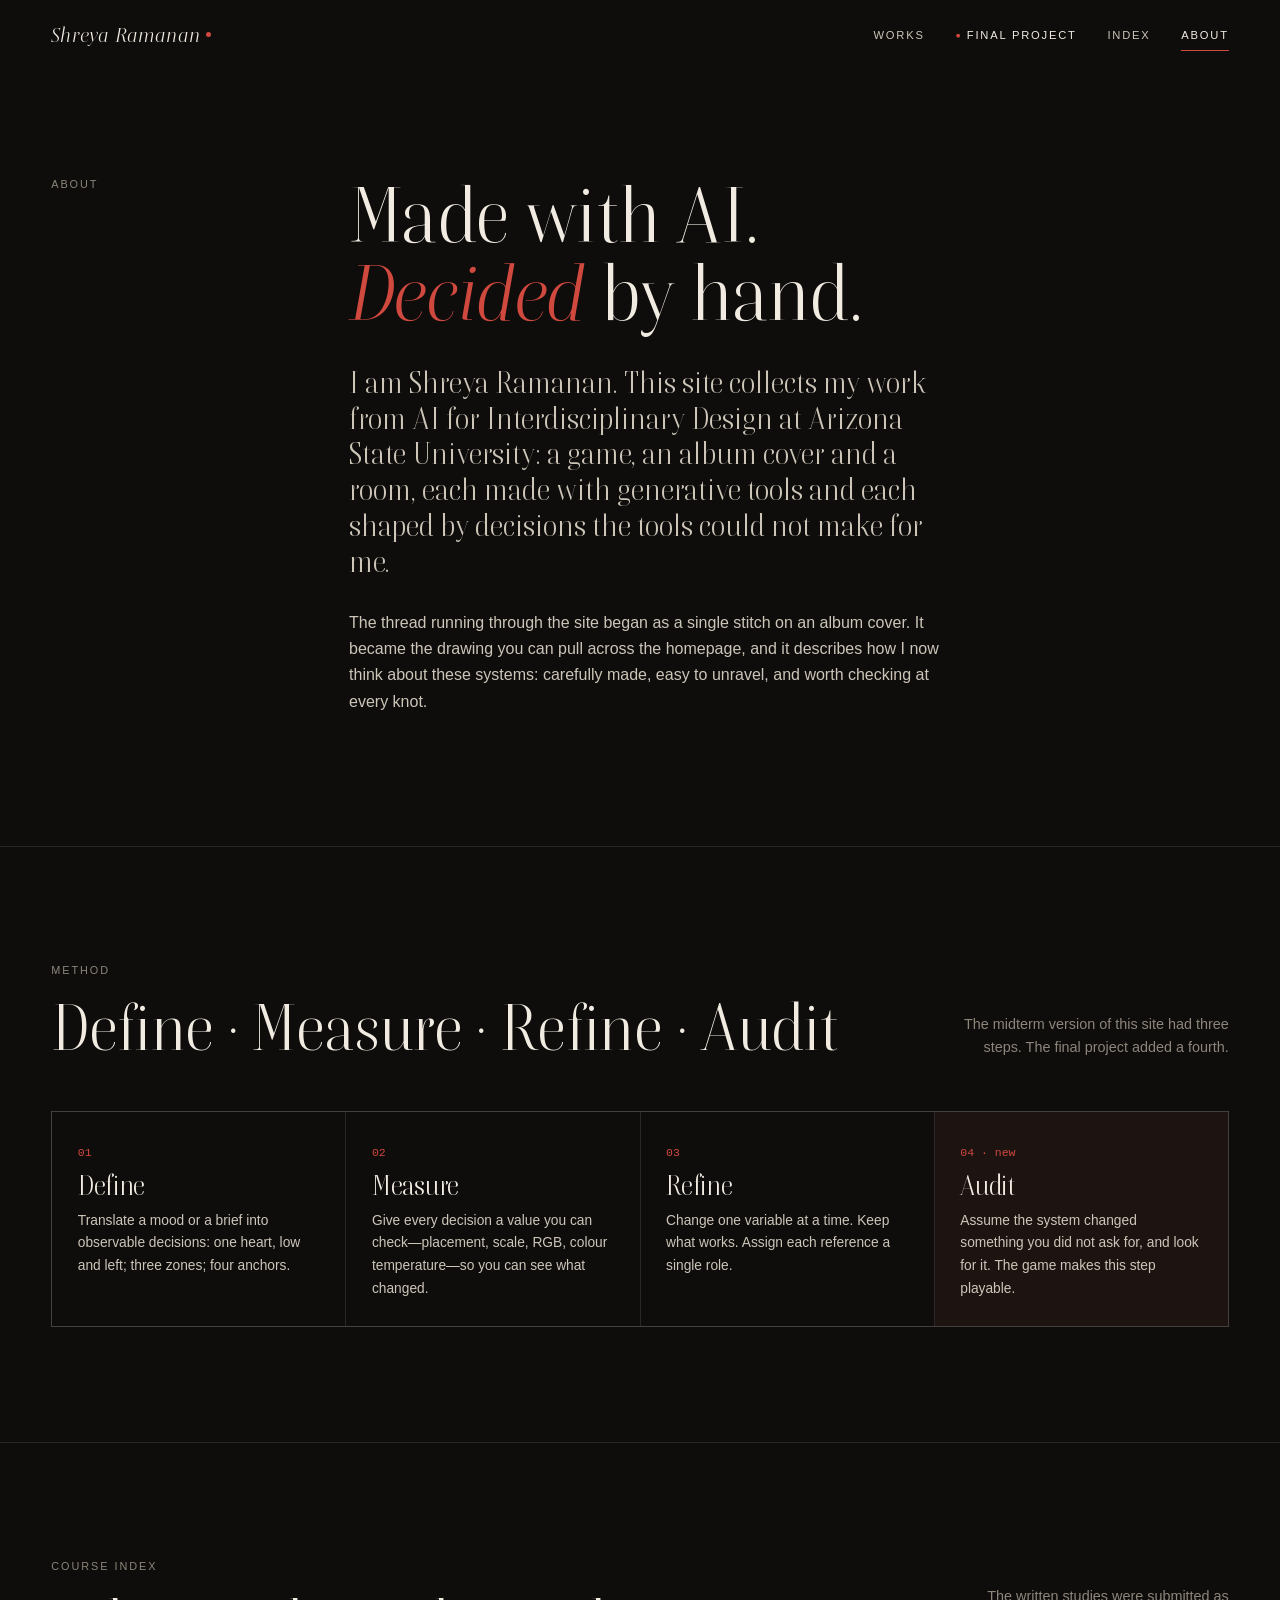
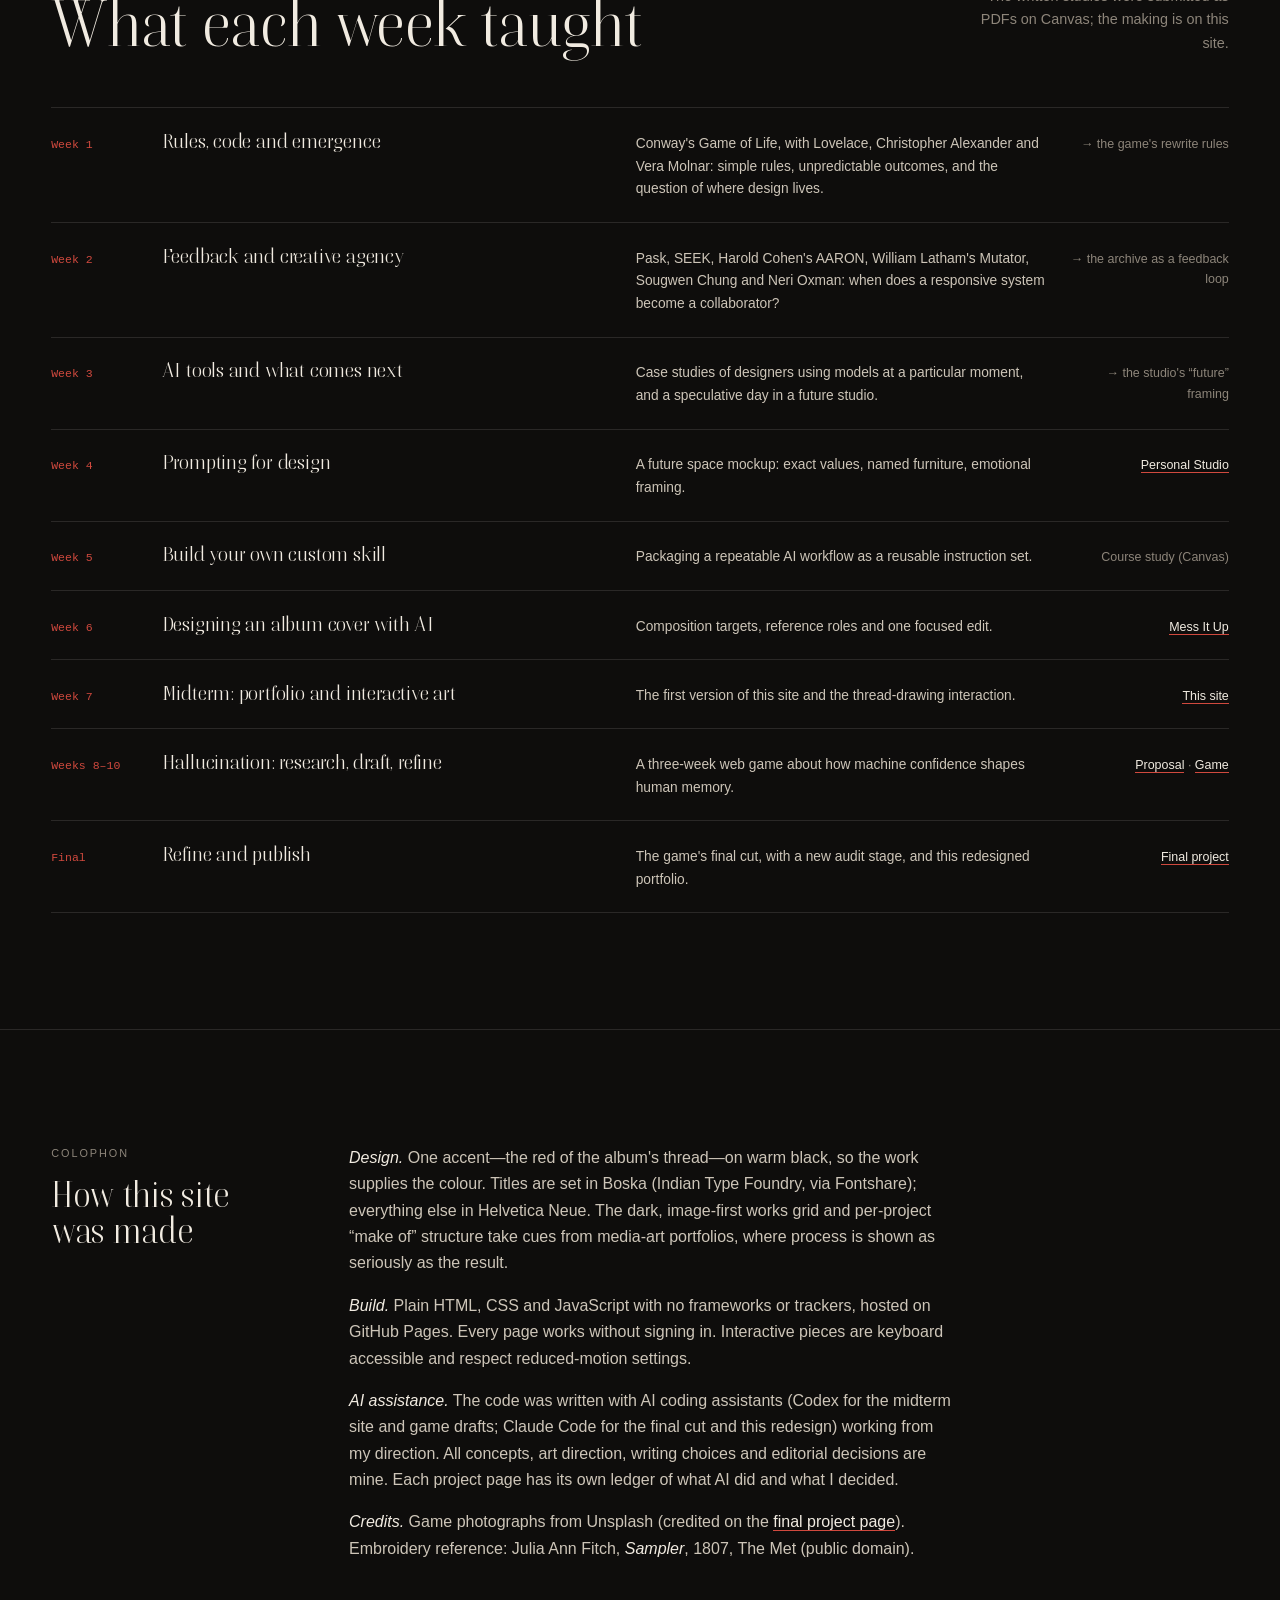
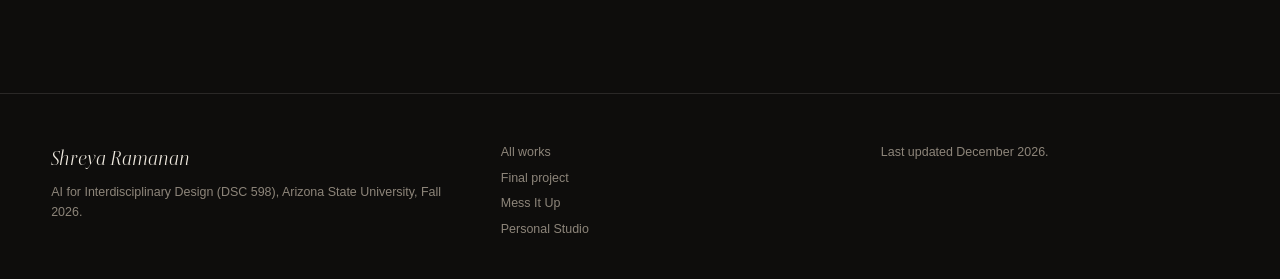
==== about.html @ ce84e7eb "Redesign portfolio for the final: works grid, final project case study, album and studio pages, abou" ====
<!doctype html>
<html lang="en" class="no-js">
<head>
  <meta charset="utf-8">
  <meta name="viewport" content="width=device-width, initial-scale=1">
  <title>About — Shreya Ramanan</title>
  <meta name="description" content="About Shreya Ramanan's AI for Interdisciplinary Design portfolio: a method for designing with AI, a week-by-week course index, and a colophon.">
  <meta name="theme-color" content="#0e0d0c">
  <link rel="preload" href="assets/fonts/boska-400.woff2" as="font" type="font/woff2" crossorigin>
  <link rel="stylesheet" href="portfolio.css">
</head>
<body>
  <a class="skip-link" href="#content">Skip to content</a>
  <header class="site-header is-solid">
    <a class="brand" href="index.html">Shreya Ramanan</a>
    <nav class="site-nav" aria-label="Primary">
      <a href="index.html#works">Works</a>
      <a class="nav-final" href="final-project.html">Final Project</a>
      <a href="index.html#index">Index</a>
      <a href="about.html" aria-current="page">About</a>
    </nav>
  </header>

  <main id="content">
    <section class="section" style="border-top:0;padding-top:clamp(8rem,14vw,11rem)" aria-labelledby="title">
      <div class="wrap two-col">
        <div><span class="label">About</span></div>
        <div class="prose">
          <h1 id="title" style="font-size:clamp(2.8rem,6vw,5.6rem);margin-bottom:2rem">Made with AI. <em style="color:var(--thread)">Decided</em> by hand.</h1>
          <p class="lead">I am Shreya Ramanan. This site collects my work from AI for Interdisciplinary Design at Arizona State University: a game, an album cover and a room, each made with generative tools and each shaped by decisions the tools could not make for me.</p>
          <p>The thread running through the site began as a single stitch on an album cover. It became the drawing you can pull across the homepage, and it describes how I now think about these systems: carefully made, easy to unravel, and worth checking at every knot.</p>
        </div>
      </div>
    </section>

    <section class="section" aria-labelledby="method-title">
      <div class="wrap">
        <div class="section-head"><div><span class="label">Method</span><h2 id="method-title">Define · Measure · Refine · Audit</h2></div><p>The midterm version of this site had three steps. The final project added a fourth.</p></div>
        <div class="method">
          <article><span>01</span><h3>Define</h3><p>Translate a mood or a brief into observable decisions: one heart, low and left; three zones; four anchors.</p></article>
          <article><span>02</span><h3>Measure</h3><p>Give every decision a value you can check—placement, scale, RGB, colour temperature—so you can see what changed.</p></article>
          <article><span>03</span><h3>Refine</h3><p>Change one variable at a time. Keep what works. Assign each reference a single role.</p></article>
          <article class="is-new"><span>04 · new</span><h3>Audit</h3><p>Assume the system changed something you did not ask for, and look for it. The game makes this step playable.</p></article>
        </div>
      </div>
    </section>

    <section class="section" id="course" aria-labelledby="course-title">
      <div class="wrap">
        <div class="section-head"><div><span class="label">Course index</span><h2 id="course-title">What each week taught</h2></div><p>The written studies were submitted as PDFs on Canvas; the making is on this site.</p></div>
        <ol class="course">
          <li><span class="wk">Week 1</span><h3>Rules, code and emergence</h3><p>Conway's Game of Life, with Lovelace, Christopher Alexander and Vera Molnar: simple rules, unpredictable outcomes, and the question of where design lives.</p><span class="out">→ the game's rewrite rules</span></li>
          <li><span class="wk">Week 2</span><h3>Feedback and creative agency</h3><p>Pask, SEEK, Harold Cohen's AARON, William Latham's Mutator, Sougwen Chung and Neri Oxman: when does a responsive system become a collaborator?</p><span class="out">→ the archive as a feedback loop</span></li>
          <li><span class="wk">Week 3</span><h3>AI tools and what comes next</h3><p>Case studies of designers using models at a particular moment, and a speculative day in a future studio.</p><span class="out">→ the studio's “future” framing</span></li>
          <li><span class="wk">Week 4</span><h3>Prompting for design</h3><p>A future space mockup: exact values, named furniture, emotional framing.</p><span class="out"><a href="personal-studio.html">Personal Studio</a></span></li>
          <li><span class="wk">Week 5</span><h3>Build your own custom skill</h3><p>Packaging a repeatable AI workflow as a reusable instruction set.</p><span class="out">Course study (Canvas)</span></li>
          <li><span class="wk">Week 6</span><h3>Designing an album cover with AI</h3><p>Composition targets, reference roles and one focused edit.</p><span class="out"><a href="stitched-heart.html">Mess It Up</a></span></li>
          <li><span class="wk">Week 7</span><h3>Midterm: portfolio and interactive art</h3><p>The first version of this site and the thread-drawing interaction.</p><span class="out"><a href="index.html">This site</a></span></li>
          <li><span class="wk">Weeks 8–10</span><h3>Hallucination: research, draft, refine</h3><p>A three-week web game about how machine confidence shapes human memory.</p><span class="out"><a href="prove-you-remember.html">Proposal</a> · <a href="memory-game.html">Game</a></span></li>
          <li><span class="wk">Final</span><h3>Refine and publish</h3><p>The game's final cut, with a new audit stage, and this redesigned portfolio.</p><span class="out"><a href="final-project.html">Final project</a></span></li>
        </ol>
      </div>
    </section>

    <section class="section" aria-labelledby="colophon-title">
      <div class="wrap two-col">
        <div><span class="label">Colophon</span><h2 id="colophon-title" style="font-size:2.2rem">How this site was made</h2></div>
        <div class="prose">
          <p><em>Design.</em> One accent—the red of the album's thread—on warm black, so the work supplies the colour. Titles are set in Boska (Indian Type Foundry, via Fontshare); everything else in Helvetica Neue. The dark, image-first works grid and per-project “make of” structure take cues from media-art portfolios, where process is shown as seriously as the result.</p>
          <p><em>Build.</em> Plain HTML, CSS and JavaScript with no frameworks or trackers, hosted on GitHub Pages. Every page works without signing in. Interactive pieces are keyboard accessible and respect reduced-motion settings.</p>
          <p><em>AI assistance.</em> The code was written with AI coding assistants (Codex for the midterm site and game drafts; Claude Code for the final cut and this redesign) working from my direction. All concepts, art direction, writing choices and editorial decisions are mine. Each project page has its own ledger of what AI did and what I decided.</p>
          <p><em>Credits.</em> Game photographs from Unsplash (credited on the <a class="text-link" href="final-project.html#ai">final project page</a>). Embroidery reference: Julia Ann Fitch, <em>Sampler</em>, 1807, The Met (public domain).</p>
        </div>
      </div>
    </section>
  </main>

  <footer class="site-footer">
    <div class="wrap">
      <div><strong>Shreya Ramanan</strong>AI for Interdisciplinary Design (DSC 598), Arizona State University, Fall 2026.</div>
      <nav aria-label="Footer"><a href="index.html">All works</a><a href="final-project.html">Final project</a><a href="stitched-heart.html">Mess It Up</a><a href="personal-studio.html">Personal Studio</a></nav>
      <div>Last updated December 2026.</div>
    </div>
  </footer>
  <script src="portfolio.js"></script>
</body>
</html>
---- portfolio.css ----
/* Shreya Ramanan — portfolio, final edition (Dec 2026)
   One accent (thread red) on warm black. Boska for titles, a quiet grotesk for everything else. */
@font-face{font-family:Boska;src:url("assets/fonts/boska-400.woff2") format("woff2");font-weight:400;font-style:normal;font-display:swap}
@font-face{font-family:Boska;src:url("assets/fonts/boska-400-italic.woff2") format("woff2");font-weight:400;font-style:italic;font-display:swap}
@font-face{font-family:Boska;src:url("assets/fonts/boska-500.woff2") format("woff2");font-weight:500;font-style:normal;font-display:swap}
@font-face{font-family:Boska;src:url("assets/fonts/boska-700.woff2") format("woff2");font-weight:700;font-style:normal;font-display:swap}

:root{
  --bg:#0e0d0c;
  --bg-2:#161412;
  --bg-3:#1f1c19;
  --ink:#f1ebe1;
  --body:#cdc5b8;
  --muted:#8d857a;
  --line:rgba(241,235,225,.12);
  --line-strong:rgba(241,235,225,.24);
  --thread:#d0493e;
  --thread-deep:#8f2e27;
  --linen:#e8dfcf;
  --serif:Boska,"Iowan Old Style",Georgia,serif;
  --sans:"Helvetica Neue",Helvetica,Arial,sans-serif;
  --mono:ui-monospace,"SF Mono",Menlo,Consolas,monospace;
  --pad:clamp(1rem,4vw,4.5rem);
  --max:1440px;
  color-scheme:dark;
}
*{box-sizing:border-box}
html{background:var(--bg);scroll-behavior:smooth}
body{margin:0;min-height:100vh;background:var(--bg);color:var(--body);font-family:var(--sans);font-size:1rem;line-height:1.65;-webkit-font-smoothing:antialiased;text-rendering:optimizeLegibility}
img,video,iframe{display:block;max-width:100%}
a{color:inherit;text-decoration:none}
h1,h2,h3,h4{margin:0;color:var(--ink);font-family:var(--serif);font-weight:400;line-height:1.02;letter-spacing:-.01em}
p{margin:0 0 1em}
button{font:inherit;color:inherit}
:focus-visible{outline:2px solid var(--thread);outline-offset:4px}
::selection{background:var(--thread);color:#fff}
.skip-link{position:fixed;z-index:300;top:-5rem;left:1rem;padding:.7rem 1rem;background:var(--ink);color:var(--bg)}.skip-link:focus{top:1rem}
.sr-only{position:absolute;width:1px;height:1px;overflow:hidden;clip:rect(0 0 0 0);white-space:nowrap}

/* ---------- type utilities ---------- */
.label{display:block;margin:0 0 .9rem;color:var(--muted);font-family:var(--sans);font-size:.68rem;font-weight:500;letter-spacing:.18em;text-transform:uppercase}
.label b{color:var(--thread);font-weight:500}
.lead{color:var(--ink);font-family:var(--serif);font-size:clamp(1.45rem,2.3vw,2.15rem);line-height:1.22}
.small{font-size:.82rem;color:var(--muted)}
.spaced{letter-spacing:.42em;font-family:var(--sans);font-size:.32em;vertical-align:.95em;color:var(--muted);margin-left:.5em;white-space:nowrap}
.text-link{color:var(--ink);border-bottom:1px solid var(--thread);transition:color .2s}.text-link:hover{color:var(--thread)}

/* ---------- header ---------- */
.site-header{position:fixed;z-index:100;inset:0 0 auto;display:flex;align-items:center;justify-content:space-between;gap:1rem;padding:1.15rem var(--pad);transition:background .3s,border-color .3s;border-bottom:1px solid transparent}
.site-header.is-solid{background:rgba(14,13,12,.86);border-bottom-color:var(--line);backdrop-filter:blur(14px);-webkit-backdrop-filter:blur(14px)}
.brand{color:var(--ink);font-family:var(--serif);font-size:1.3rem;font-style:italic;letter-spacing:.01em;white-space:nowrap}
.brand::after{content:"";display:inline-block;width:5px;height:5px;margin-left:.35rem;border-radius:50%;background:var(--thread);vertical-align:.25em}
.site-nav{display:flex;gap:clamp(.9rem,2.4vw,2.2rem)}
.site-nav a{position:relative;color:var(--body);font-size:.7rem;letter-spacing:.16em;text-transform:uppercase;transition:color .2s}
.site-nav a:hover,.site-nav a[aria-current="page"]{color:var(--ink)}
.site-nav a[aria-current="page"]::after{content:"";position:absolute;left:0;right:0;bottom:-6px;height:1px;background:var(--thread)}
.site-nav .nav-final{color:var(--ink)}
.site-nav .nav-final::before{content:"● ";color:var(--thread);font-size:.55rem;vertical-align:.15em}

/* ---------- layout ---------- */
.wrap{width:100%;max-width:var(--max);margin:0 auto;padding:0 var(--pad)}
.section{padding:clamp(4rem,9vw,8rem) 0;border-top:1px solid var(--line)}
.section-head{display:grid;grid-template-columns:minmax(0,1fr) auto;align-items:end;gap:2rem;margin-bottom:clamp(2rem,4vw,3.5rem)}
.section-head h2{font-size:clamp(2.4rem,5vw,4.6rem)}
.section-head p{max-width:34ch;margin:0;color:var(--muted);font-size:.9rem;text-align:right}
.two-col{display:grid;grid-template-columns:minmax(180px,.42fr) minmax(0,1.58fr);gap:clamp(1.5rem,5vw,5rem)}
.two-col>:first-child{position:relative}
.prose{max-width:68ch}
.prose p{color:var(--body)}
.prose h3{margin:2.2rem 0 .8rem;font-size:1.6rem}
.prose em{color:var(--ink)}
.prose blockquote{margin:2rem 0;padding-left:1.4rem;border-left:1px solid var(--thread);color:var(--ink);font-family:var(--serif);font-size:1.35rem;line-height:1.35}
.prose blockquote cite{display:block;margin-top:.6rem;color:var(--muted);font-family:var(--sans);font-size:.75rem;font-style:normal;letter-spacing:.06em}

/* ---------- home hero (thread canvas) ---------- */
.home-hero{position:relative;min-height:min(92vh,980px);display:grid;align-items:end;overflow:hidden;background:radial-gradient(120% 90% at 70% 10%,#1b1815 0%,var(--bg) 60%)}
.home-hero::before{content:"";position:absolute;inset:0;pointer-events:none;opacity:.5;background-image:repeating-linear-gradient(0deg,rgba(232,223,207,.025) 0 1px,transparent 1px 4px),repeating-linear-gradient(90deg,rgba(232,223,207,.02) 0 1px,transparent 1px 4px)}
#thread-canvas{position:absolute;inset:0;width:100%;height:100%;cursor:crosshair;touch-action:none}
.home-hero .wrap{position:relative;z-index:2;padding-bottom:clamp(2.5rem,6vw,5rem);pointer-events:none}
.home-hero h1{max-width:15ch;font-size:clamp(3rem,8.4vw,8.6rem);line-height:.92}
.home-hero h1 em{color:var(--thread);font-style:italic}
.hero-foot{margin-top:clamp(1.8rem,3vw,2.6rem);display:flex;flex-wrap:wrap;align-items:center;justify-content:space-between;gap:1rem 2rem}
.hero-foot p{max-width:46ch;margin:0;color:var(--body)}
.hero-tools{display:flex;align-items:center;gap:1rem;pointer-events:auto}
.hint{color:var(--muted);font-size:.72rem;letter-spacing:.14em;text-transform:uppercase}
.hint::before{content:"";display:inline-block;width:22px;height:1px;margin-right:.6rem;background:var(--thread);vertical-align:middle}

/* ---------- buttons ---------- */
.btn{display:inline-flex;align-items:center;gap:.9rem;min-height:46px;padding:.7rem 1.25rem;border:1px solid var(--line-strong);border-radius:999px;background:transparent;color:var(--ink);font-size:.78rem;letter-spacing:.08em;text-transform:uppercase;cursor:pointer;transition:background .2s,border-color .2s,color .2s}
.btn:hover{border-color:var(--ink)}
.btn-primary{background:var(--thread);border-color:var(--thread);color:#fff}
.btn-primary:hover{background:#e0574b;border-color:#e0574b}
.btn-quiet{min-height:34px;padding:.35rem .85rem;font-size:.66rem}

/* ---------- works grid (Weidi-style hover) ---------- */
.works-grid{display:grid;grid-template-columns:repeat(12,minmax(0,1fr));gap:clamp(1rem,2vw,1.6rem)}
.work-tile{position:relative;grid-column:span 6;display:block;color:var(--ink)}
.work-tile.is-feature{grid-column:1/-1}
.work-tile.is-small{grid-column:span 4}
.tile-media{position:relative;overflow:hidden;background:var(--bg-2);aspect-ratio:4/3}
.is-feature .tile-media{aspect-ratio:21/9}
.tile-media img,.tile-media video{width:100%;height:100%;object-fit:cover;transition:transform 1.1s cubic-bezier(.2,.7,.2,1),filter .6s ease,opacity .6s ease}
.tile-over{position:absolute;inset:0;display:grid;place-content:center;gap:.4rem;padding:1.5rem;text-align:center;background:rgba(8,7,6,.62);opacity:0;transition:opacity .45s ease}
.tile-over strong{font-family:var(--serif);font-size:clamp(1.7rem,3vw,2.8rem);font-weight:400;line-height:1}
.tile-over span{color:var(--body);font-size:.85rem}
.tile-over small{margin-top:.4rem;color:var(--muted);font-size:.7rem;letter-spacing:.42em}
.work-tile:hover .tile-media img,.work-tile:focus-visible .tile-media img{transform:scale(1.045);filter:blur(2px)}
.work-tile:hover .tile-over,.work-tile:focus-visible .tile-over{opacity:1}
.tile-cap{display:grid;grid-template-columns:auto 1fr auto;gap:1rem;align-items:baseline;padding:.9rem 0 0;border-top:1px solid transparent}
.tile-cap .num{color:var(--thread);font-family:var(--mono);font-size:.72rem}
.tile-cap h3{font-size:clamp(1.25rem,1.8vw,1.6rem)}
.tile-cap p{grid-column:2/-1;margin:0;color:var(--muted);font-size:.84rem}
.tile-cap .yr{color:var(--muted);font-size:.72rem;letter-spacing:.2em}
.badge{display:inline-block;margin-left:.6rem;padding:.18rem .55rem;border:1px solid var(--thread);border-radius:99px;color:var(--thread);font-family:var(--sans);font-size:.58rem;letter-spacing:.14em;text-transform:uppercase;vertical-align:.35em}

/* ---------- index table ---------- */
.index-table{width:100%;border-collapse:collapse;font-size:.88rem}
.index-table th{padding:.7rem .8rem .7rem 0;border-bottom:1px solid var(--line-strong);color:var(--muted);font-size:.64rem;font-weight:500;letter-spacing:.16em;text-align:left;text-transform:uppercase}
.index-table td{padding:1rem .8rem 1rem 0;border-bottom:1px solid var(--line);vertical-align:top;color:var(--body)}
.index-table td:first-child{color:var(--thread);font-family:var(--mono);font-size:.75rem;white-space:nowrap}
.index-table td:nth-child(2){color:var(--ink);font-family:var(--serif);font-size:1.15rem;line-height:1.2}
.index-table tr.is-linked{cursor:pointer;transition:background .2s}
.index-table tr.is-linked:hover{background:var(--bg-2)}
.index-table a{border-bottom:1px solid transparent}.index-table tr:hover a{border-color:var(--thread)}
.index-table .status{color:var(--muted);font-size:.78rem}

/* ---------- work page hero ---------- */
.work-hero{position:relative;min-height:min(94vh,1000px);display:grid;align-items:end;overflow:hidden;isolation:isolate}
.work-hero-bg{position:absolute;inset:-40px;z-index:-2;background-size:cover;background-position:center;filter:blur(26px) saturate(.9) brightness(.55);transform:scale(1.05)}
.work-hero::after{content:"";position:absolute;inset:0;z-index:-1;background:linear-gradient(180deg,rgba(14,13,12,.15) 0%,rgba(14,13,12,.35) 55%,var(--bg) 100%)}
.work-hero .wrap{display:grid;grid-template-columns:minmax(0,1.1fr) minmax(0,.9fr);gap:clamp(2rem,5vw,5rem);align-items:end;padding-top:7rem;padding-bottom:clamp(3rem,6vw,5rem)}
.hero-figure{margin:0;box-shadow:0 40px 90px rgba(0,0,0,.5)}
.hero-figure img{width:100%;height:auto}
.work-title h1{font-size:clamp(3rem,7.5vw,7.4rem);line-height:.9}
.work-title .sub{margin:1.3rem 0 .4rem;color:var(--ink);font-size:clamp(1rem,1.4vw,1.2rem)}
.work-title .by{color:var(--muted);font-size:.85rem}
.work-title .actions{margin-top:1.8rem;display:flex;flex-wrap:wrap;gap:.8rem}

.facts{display:grid;grid-template-columns:repeat(auto-fit,minmax(170px,1fr));border-top:1px solid var(--line);border-bottom:1px solid var(--line)}
.facts div{padding:1.2rem 1.2rem 1.2rem 0;border-right:1px solid var(--line)}
.facts div:last-child{border-right:0}
.facts dt{margin-bottom:.35rem;color:var(--muted);font-size:.62rem;letter-spacing:.16em;text-transform:uppercase}
.facts dd{margin:0;color:var(--ink);font-size:.9rem;line-height:1.45}
.facts div+div{padding-left:1.2rem}

/* sticky section numbers */
.sec-num{position:sticky;top:6rem}
.sec-num h2{font-size:clamp(1.9rem,3vw,2.6rem)}

/* ---------- figures ---------- */
.fig{margin:0}
.fig img,.fig video{width:100%;height:auto;background:var(--bg-2)}
.fig figcaption{margin-top:.7rem;color:var(--muted);font-size:.78rem;line-height:1.5}
.fig figcaption b{color:var(--ink);font-weight:500}
.fig-grid{display:grid;gap:clamp(1rem,2vw,1.5rem)}
.fig-grid.cols-2{grid-template-columns:repeat(2,minmax(0,1fr))}
.fig-grid.cols-3{grid-template-columns:repeat(3,minmax(0,1fr))}
.fig-grid.cols-5{grid-template-columns:repeat(5,minmax(0,1fr))}
.framed{padding:clamp(.6rem,1.2vw,1rem);background:var(--bg-2);border:1px solid var(--line)}
.pixelated img{image-rendering:auto}

/* ---------- embedded game ---------- */
.play-frame{position:relative;border:1px solid var(--line-strong);background:#000;box-shadow:0 40px 100px rgba(0,0,0,.45)}
.play-frame .bar{display:flex;justify-content:space-between;align-items:center;gap:1rem;padding:.65rem 1rem;border-bottom:1px solid var(--line);font-size:.7rem;letter-spacing:.12em;text-transform:uppercase;color:var(--muted)}
.play-frame .bar i{display:inline-block;width:7px;height:7px;margin-right:5px;border-radius:50%;background:var(--thread)}
.play-frame iframe{width:100%;height:min(82vh,860px);border:0;background:#f2efe9}
.play-poster{position:relative;display:block;aspect-ratio:16/10;overflow:hidden}
.play-poster img{width:100%;height:100%;object-fit:cover;filter:brightness(.55)}
.play-poster span{position:absolute;inset:0;display:grid;place-content:center;gap:.6rem;text-align:center;color:var(--ink)}
.play-poster strong{font-family:var(--serif);font-size:clamp(2rem,4vw,3.4rem);font-weight:400}

/* ---------- stage map ---------- */
.stage-map{display:grid;grid-template-columns:repeat(6,minmax(0,1fr));gap:1px;margin-top:2.5rem;background:var(--line);border:1px solid var(--line)}
.stage-map li{list-style:none;padding:1.1rem 1rem;background:var(--bg)}
.stage-map{padding:0}
.stage-map span{display:block;color:var(--thread);font-family:var(--mono);font-size:.7rem}
.stage-map b{display:block;margin:.35rem 0 .25rem;color:var(--ink);font-family:var(--serif);font-size:1.25rem;font-weight:400}
.stage-map p{margin:0;color:var(--muted);font-size:.78rem;line-height:1.45}
.stage-map .is-new{background:#1d1412}
.stage-map .is-new span::after{content:" · new";color:var(--thread)}

/* ---------- versions timeline ---------- */
.versions{display:grid;grid-template-columns:repeat(4,minmax(0,1fr));gap:clamp(1rem,2vw,1.4rem);counter-reset:v}
.version{display:flex;flex-direction:column;gap:.8rem}
.version .fig img{aspect-ratio:16/10;object-fit:cover;object-position:top}
.version header{display:flex;justify-content:space-between;align-items:baseline;padding-top:.8rem;border-top:1px solid var(--line-strong)}
.version header b{color:var(--ink);font-family:var(--serif);font-size:1.45rem;font-weight:400}
.version header span{color:var(--muted);font-family:var(--mono);font-size:.7rem}
.version p{margin:0;color:var(--body);font-size:.86rem}
.version ul{margin:0;padding-left:1rem;color:var(--muted);font-size:.8rem}
.version.is-final header{border-top-color:var(--thread)}
.version.is-final header b::after{content:" · final";color:var(--thread);font-family:var(--sans);font-size:.62rem;letter-spacing:.14em;text-transform:uppercase}

/* ---------- compare slider ---------- */
.compare{position:relative;overflow:hidden;--pos:50%;background:var(--bg-2);user-select:none}
.compare img{width:100%;height:auto;pointer-events:none}
.compare .after{position:absolute;inset:0;clip-path:inset(0 0 0 var(--pos))}
.compare .after img{width:100%;height:100%;object-fit:cover}
.compare .handle{position:absolute;top:0;bottom:0;left:var(--pos);width:2px;margin-left:-1px;background:var(--thread);pointer-events:none}
.compare .handle::after{content:"⟷";position:absolute;top:50%;left:50%;width:40px;height:40px;display:grid;place-items:center;border-radius:50%;background:var(--thread);color:#fff;font-size:.9rem;transform:translate(-50%,-50%)}
.compare input{position:absolute;inset:0;width:100%;height:100%;margin:0;opacity:0;cursor:ew-resize}
.compare .tag{position:absolute;top:.8rem;padding:.25rem .6rem;background:rgba(14,13,12,.8);color:var(--ink);font-size:.62rem;letter-spacing:.14em;text-transform:uppercase;pointer-events:none}
.compare .tag.l{left:.8rem}.compare .tag.r{right:.8rem;color:#fff;background:var(--thread-deep)}
.compare:focus-within{outline:2px solid var(--thread);outline-offset:4px}

/* ---------- feedback table ---------- */
.feedback-table{width:100%;border-collapse:collapse;font-size:.86rem}
.feedback-table th{padding:.7rem 1rem .7rem 0;border-bottom:1px solid var(--line-strong);color:var(--muted);font-size:.62rem;font-weight:500;letter-spacing:.16em;text-align:left;text-transform:uppercase}
.feedback-table td{padding:1.1rem 1rem 1.1rem 0;border-bottom:1px solid var(--line);vertical-align:top}
.feedback-table td:first-child{color:var(--ink);white-space:nowrap}
.feedback-table td:first-child small{display:block;color:var(--muted);font-size:.72rem}
.feedback-table q{color:var(--body);font-style:italic;quotes:"“" "”"}
.feedback-table .chg{color:var(--ink)}
.feedback-table .ver{color:var(--thread);font-family:var(--mono);font-size:.72rem;white-space:nowrap}

/* ---------- AI ledger ---------- */
.ledger{display:grid;grid-template-columns:repeat(2,minmax(0,1fr));gap:1px;background:var(--line);border:1px solid var(--line)}
.ledger>div{padding:clamp(1.2rem,2.5vw,2rem);background:var(--bg)}
.ledger h3{margin-bottom:1rem;font-size:1.5rem}
.ledger ul{margin:0;padding:0;list-style:none}
.ledger li{padding:.7rem 0;border-top:1px solid var(--line);font-size:.88rem}
.ledger li b{display:block;color:var(--ink);font-weight:500}
.ledger .mine h3{color:var(--thread)}

.credits{columns:2;column-gap:3rem;color:var(--muted);font-size:.8rem}
.credits p{break-inside:avoid}
.credits a{color:var(--body);border-bottom:1px solid var(--line-strong)}

/* ---------- Q&A, quotes ---------- */
.qa{display:grid;gap:0;border-top:1px solid var(--line)}
.qa article{display:grid;grid-template-columns:minmax(0,.9fr) minmax(0,1.1fr);gap:clamp(1rem,4vw,4rem);padding:1.6rem 0;border-bottom:1px solid var(--line)}
.qa h3{font-size:1.35rem;line-height:1.25}
.qa h3 small{display:block;margin-top:.5rem;color:var(--muted);font-family:var(--sans);font-size:.72rem;letter-spacing:.08em}
.qa p{margin:0}
.pull{display:grid;grid-template-columns:repeat(3,minmax(0,1fr));gap:clamp(1rem,2vw,1.6rem)}
.pull blockquote{margin:0;padding:1.4rem;border:1px solid var(--line);color:var(--ink);font-family:var(--serif);font-size:1.15rem;line-height:1.35}
.pull cite{display:block;margin-top:.9rem;color:var(--muted);font-family:var(--sans);font-size:.7rem;font-style:normal;letter-spacing:.1em;text-transform:uppercase}

.spec{display:grid;grid-template-columns:repeat(auto-fit,minmax(200px,1fr));gap:1px;background:var(--line);border:1px solid var(--line)}
.spec>div{padding:1.3rem;background:var(--bg)}
.spec span{display:block;color:var(--thread);font-family:var(--mono);font-size:.7rem}
.spec b{display:block;margin:.4rem 0;color:var(--ink);font-family:var(--serif);font-size:1.3rem;font-weight:400}
.spec p{margin:0;color:var(--muted);font-size:.84rem}
.swatches{display:grid;grid-template-columns:repeat(6,minmax(0,1fr));gap:.6rem}
.swatches div{aspect-ratio:1;display:flex;flex-direction:column;justify-content:flex-end;padding:.6rem;background:var(--sw);color:#fff;font-size:.7rem;text-shadow:0 1px 4px rgba(0,0,0,.5)}
.swatches small{opacity:.85;font-family:var(--mono);font-size:.62rem}

/* ---------- course timeline (about) ---------- */
.course{margin:0;padding:0;list-style:none;border-top:1px solid var(--line)}
.course li{display:grid;grid-template-columns:5.5rem minmax(0,1.1fr) minmax(0,1fr) 10rem;gap:1.4rem;padding:1.3rem 0;border-bottom:1px solid var(--line);align-items:baseline}
.course .wk{color:var(--thread);font-family:var(--mono);font-size:.72rem}
.course h3{font-size:1.3rem;line-height:1.2}
.course p{margin:0;font-size:.86rem}
.course .out{color:var(--muted);font-size:.78rem;text-align:right}
.course .out a{color:var(--ink);border-bottom:1px solid var(--thread)}

.method{display:grid;grid-template-columns:repeat(4,minmax(0,1fr));gap:1px;background:var(--line);border:1px solid var(--line)}
.method article{padding:1.6rem;background:var(--bg)}
.method span{color:var(--thread);font-family:var(--mono);font-size:.72rem}
.method h3{margin:.5rem 0 .6rem;font-size:1.7rem}
.method p{margin:0;font-size:.86rem}
.method .is-new{background:#1d1412}

/* ---------- next work ---------- */
.next-work{display:block;padding:clamp(4rem,10vw,9rem) 0;border-top:1px solid var(--line);text-align:center}
.next-work .label{margin-bottom:1rem}
.next-work strong{display:block;color:var(--ink);font-family:var(--serif);font-size:clamp(2.6rem,7vw,6.5rem);font-weight:400;line-height:.95;transition:color .3s}
.next-work:hover strong{color:var(--thread)}

/* ---------- footer ---------- */
.site-footer{padding:3rem 0 2.5rem;border-top:1px solid var(--line);font-size:.78rem;color:var(--muted)}
.site-footer .wrap{display:grid;grid-template-columns:1.2fr 1fr 1fr;gap:2rem}
.site-footer strong{display:block;margin-bottom:.4rem;color:var(--ink);font-family:var(--serif);font-size:1.25rem;font-weight:400;font-style:italic}
.site-footer nav{display:grid;gap:.3rem}
.site-footer nav a:hover{color:var(--ink)}

/* ---------- reveal ---------- */
.reveal{opacity:0;transform:translateY(18px);transition:opacity .9s ease,transform .9s cubic-bezier(.2,.7,.2,1)}
.reveal.is-in{opacity:1;transform:none}
.no-js .reveal{opacity:1;transform:none}

/* ---------- responsive ---------- */
@media (max-width:1100px){
  .work-hero .wrap{grid-template-columns:1fr}
  .hero-figure{max-width:620px}
  .versions{grid-template-columns:repeat(2,minmax(0,1fr))}
  .stage-map{grid-template-columns:repeat(3,minmax(0,1fr))}
  .method{grid-template-columns:repeat(2,minmax(0,1fr))}
  .course li{grid-template-columns:4.5rem minmax(0,1fr);}
  .course li>p,.course .out{grid-column:2;text-align:left}
}
@media (max-width:860px){
  .two-col{grid-template-columns:1fr}
  .sec-num{position:static}
  .work-tile,.work-tile.is-small{grid-column:1/-1}
  .is-feature .tile-media{aspect-ratio:16/10}
  .section-head{grid-template-columns:1fr}
  .section-head p{text-align:left}
  .fig-grid.cols-3,.fig-grid.cols-5{grid-template-columns:repeat(2,minmax(0,1fr))}
  .pull{grid-template-columns:1fr}
  .ledger{grid-template-columns:1fr}
  .qa article{grid-template-columns:1fr}
  .credits{columns:1}
  .site-footer .wrap{grid-template-columns:1fr}
  .index-table .hide-sm{display:none}
  .feedback-table thead{display:none}
  .feedback-table tr{display:grid;padding:1rem 0;border-bottom:1px solid var(--line)}
  .feedback-table td{padding:.25rem 0;border:0}
  .swatches{grid-template-columns:repeat(3,minmax(0,1fr))}
}
@media (max-width:620px){
  .site-header{flex-direction:column;align-items:flex-start;gap:.55rem;padding-top:.9rem;padding-bottom:.9rem}
  .site-nav{gap:1.05rem}
  .site-nav a{font-size:.62rem;letter-spacing:.12em}
  .versions,.fig-grid.cols-2,.stage-map,.method{grid-template-columns:1fr}
  .facts div,.facts div+div{padding:1rem 0;border-right:0;border-bottom:1px solid var(--line)}
  .play-frame iframe{height:78vh}
  .home-hero h1{font-size:clamp(2.6rem,12vw,4rem)}
  .tile-over{display:none}
}
@media (hover:none){.tile-over{display:none}}
@media (prefers-reduced-motion:reduce){
  html{scroll-behavior:auto}
  *,*::before,*::after{animation-duration:.01ms!important;transition-duration:.01ms!important}
  .reveal{opacity:1;transform:none}
}
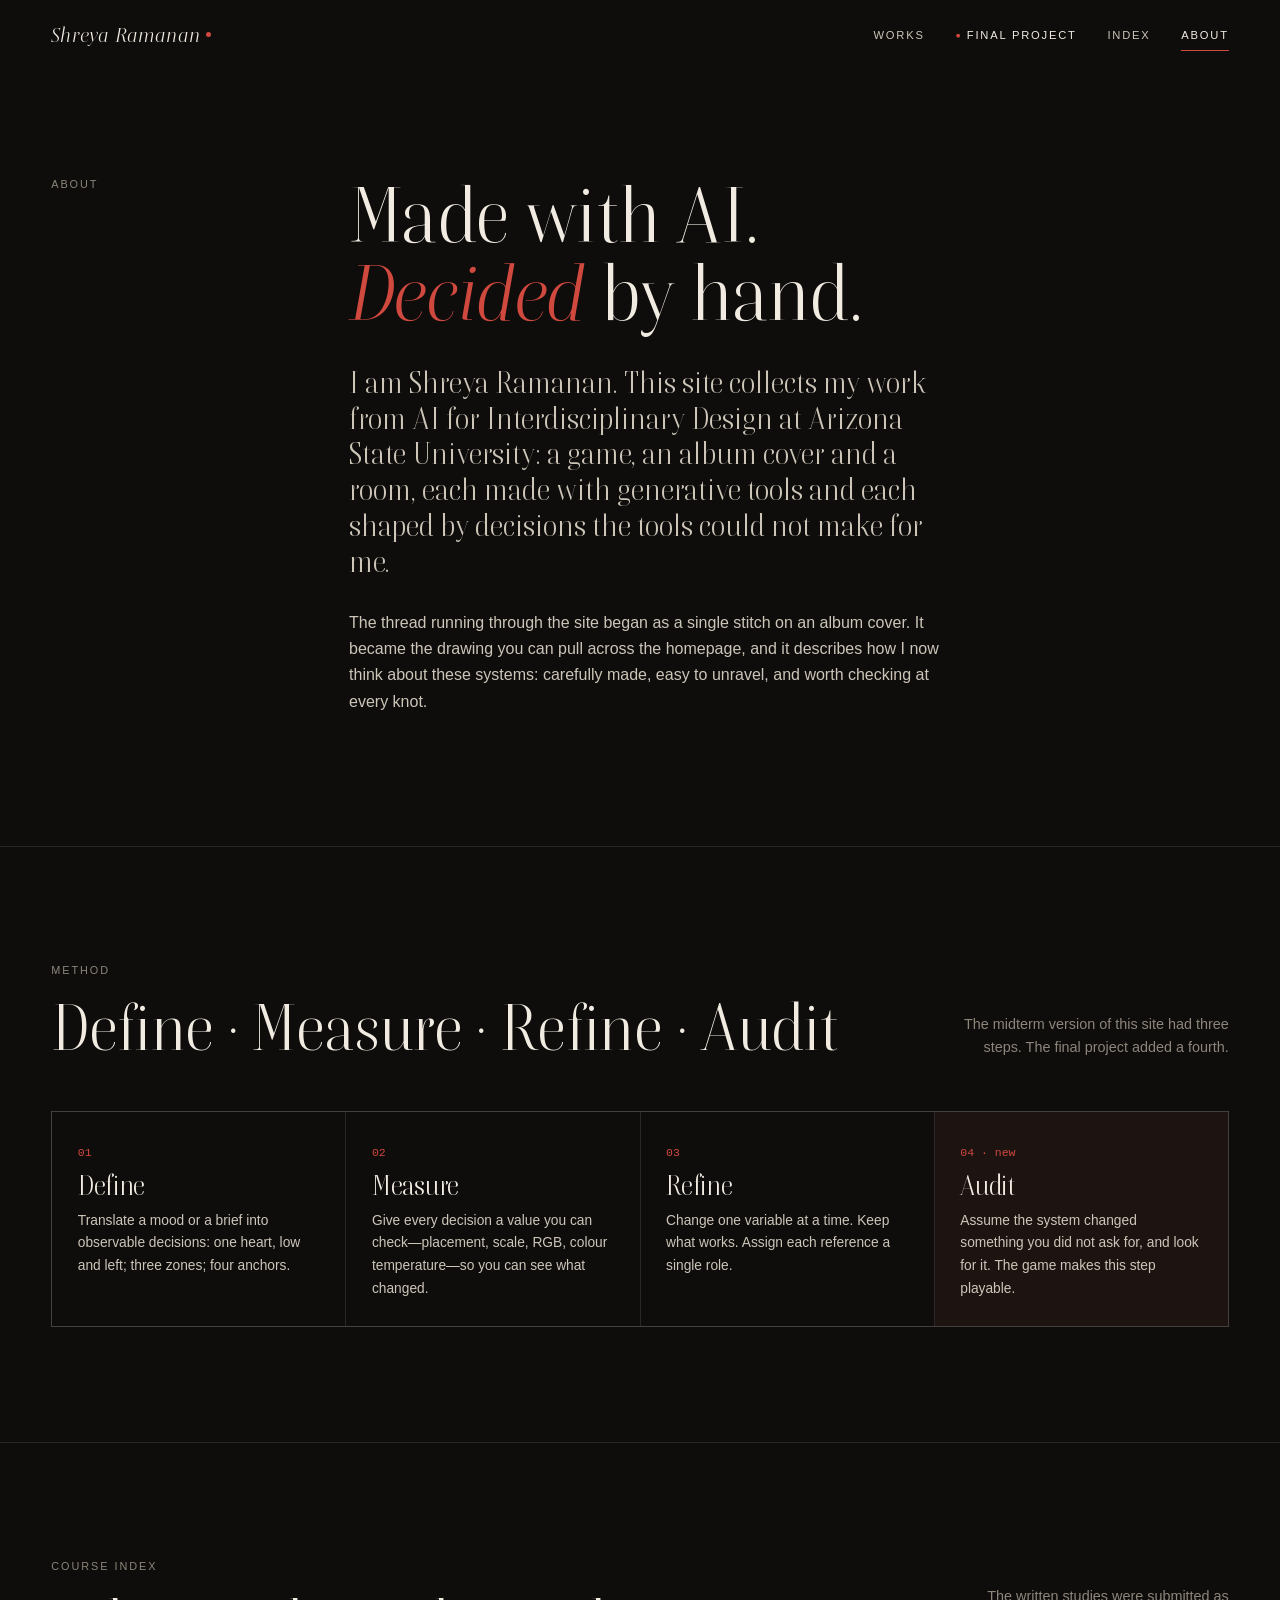
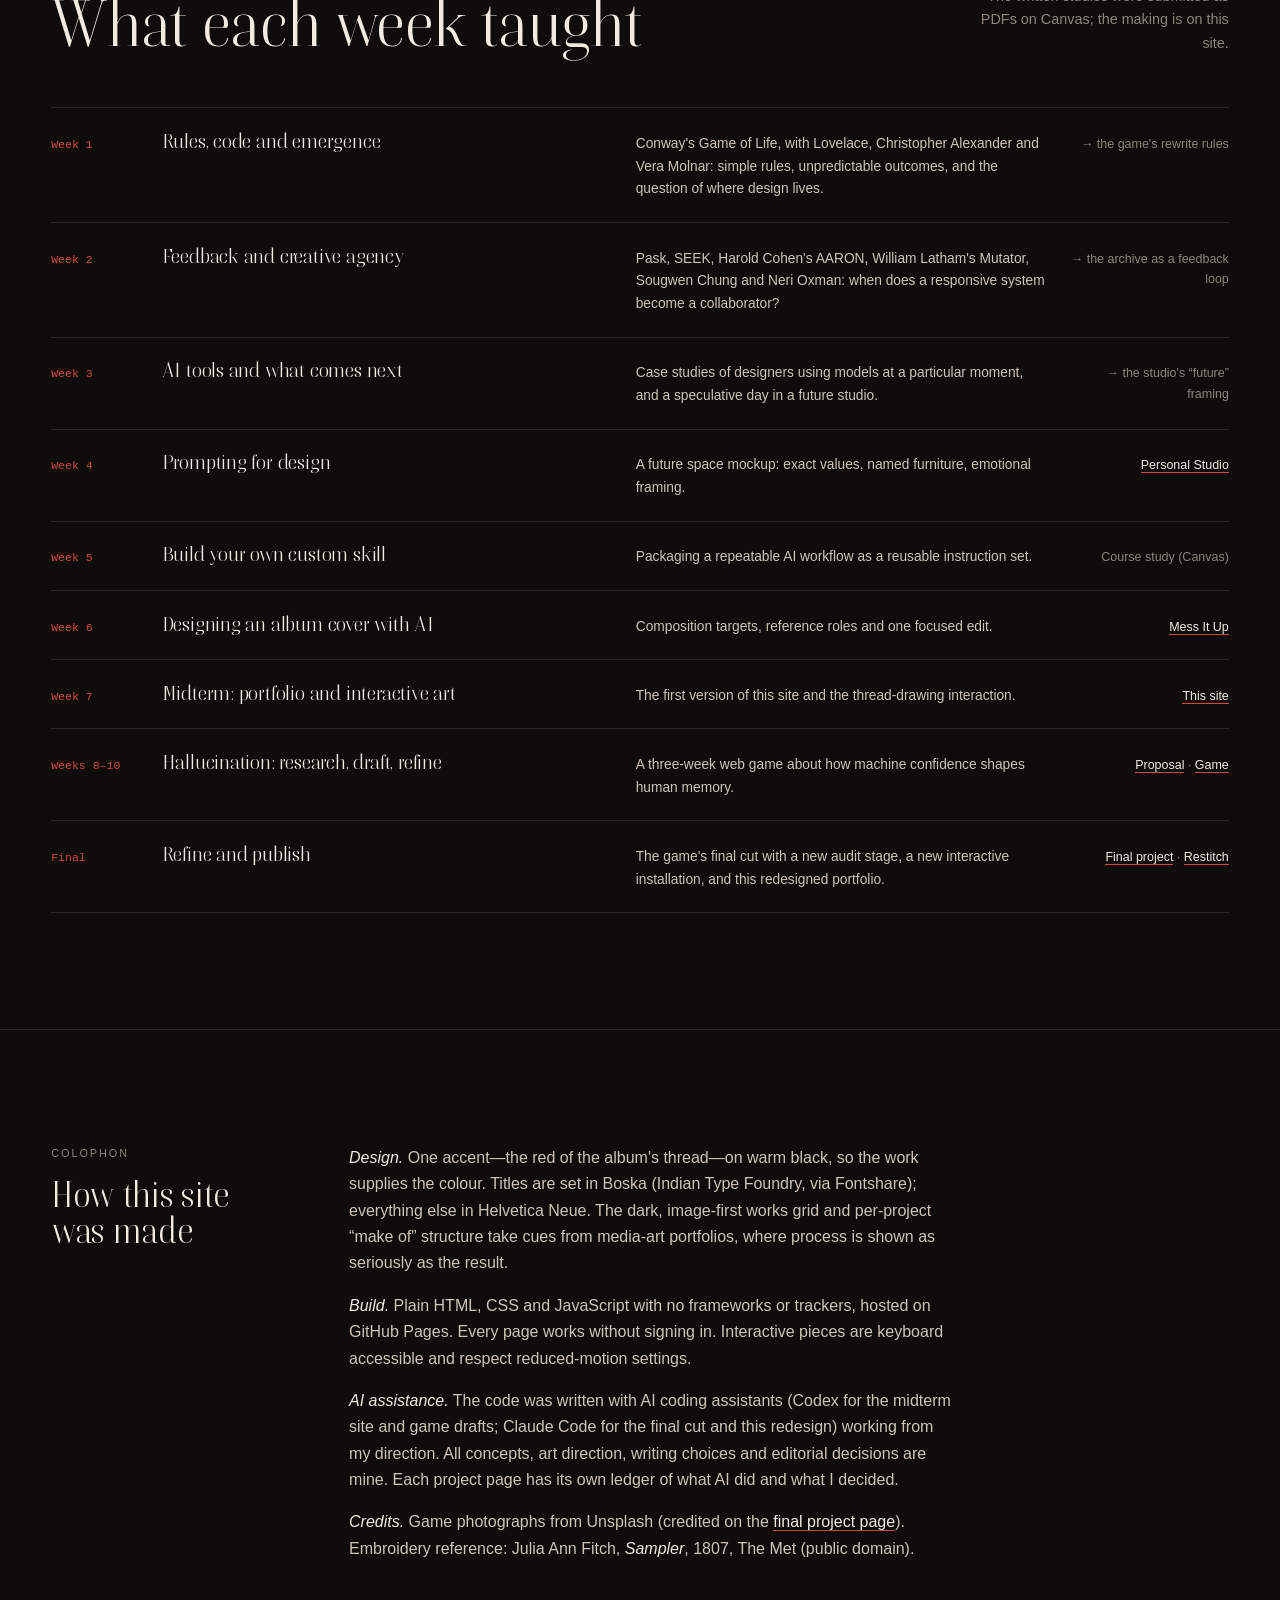
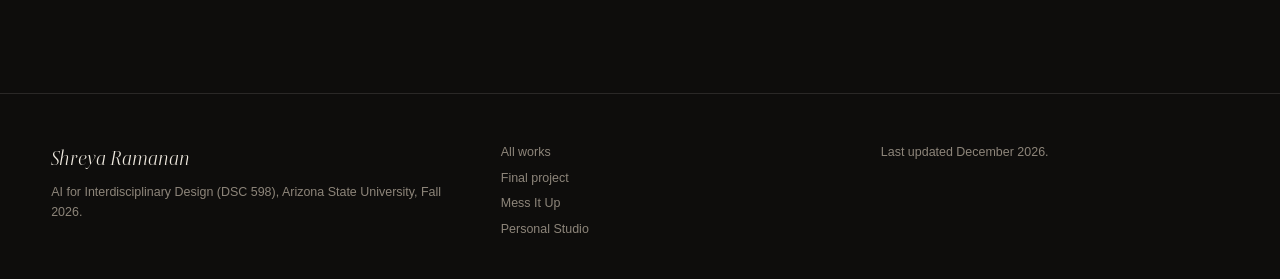
==== commit d7549b23: "Add Restitch: interactive AI installation with on-device hand tracking Co-Authored-By: Claude Opus 5" ====
--- a/about.html
+++ b/about.html
@@ -57,7 +57,7 @@
           <li><span class="wk">Week 6</span><h3>Designing an album cover with AI</h3><p>Composition targets, reference roles and one focused edit.</p><span class="out"><a href="stitched-heart.html">Mess It Up</a></span></li>
           <li><span class="wk">Week 7</span><h3>Midterm: portfolio and interactive art</h3><p>The first version of this site and the thread-drawing interaction.</p><span class="out"><a href="index.html">This site</a></span></li>
           <li><span class="wk">Weeks 8–10</span><h3>Hallucination: research, draft, refine</h3><p>A three-week web game about how machine confidence shapes human memory.</p><span class="out"><a href="prove-you-remember.html">Proposal</a> · <a href="memory-game.html">Game</a></span></li>
-          <li><span class="wk">Final</span><h3>Refine and publish</h3><p>The game's final cut, with a new audit stage, and this redesigned portfolio.</p><span class="out"><a href="final-project.html">Final project</a></span></li>
+          <li><span class="wk">Final</span><h3>Refine and publish</h3><p>The game's final cut with a new audit stage, a new interactive installation, and this redesigned portfolio.</p><span class="out"><a href="final-project.html">Final project</a> · <a href="restitch.html">Restitch</a></span></li>
         </ol>
       </div>
     </section>
--- a/portfolio.css
+++ b/portfolio.css
@@ -324,3 +324,35 @@
   *,*::before,*::after{animation-duration:.01ms!important;transition-duration:.01ms!important}
   .reveal{opacity:1;transform:none}
 }
+
+/* ---------- Restitch installation ---------- */
+.installation{position:relative;height:100vh;min-height:560px;overflow:hidden;background:var(--bg)}
+.installation canvas{position:absolute;inset:0;width:100%;height:100%;image-rendering:pixelated;touch-action:none;cursor:crosshair}
+.installation video{position:absolute;right:var(--pad);bottom:7.5rem;width:160px;aspect-ratio:4/3;object-fit:cover;transform:scaleX(-1);opacity:0;border:1px solid var(--line-strong);pointer-events:none;transition:opacity .4s}
+.installation.has-camera video{opacity:.55}
+.inst-title{position:absolute;top:6.2rem;left:var(--pad);max-width:30rem;pointer-events:none}
+.inst-title h1{font-size:clamp(2.8rem,6vw,5.6rem);line-height:.9}
+.inst-title p{margin-top:.9rem;color:var(--body)}
+.inst-bar{position:absolute;left:var(--pad);right:var(--pad);bottom:1.4rem;display:grid;grid-template-columns:auto minmax(0,1fr) auto;gap:1.5rem;align-items:center;pointer-events:none}
+.inst-bar>*{pointer-events:auto}
+.inst-controls{display:flex;flex-wrap:wrap;gap:.6rem}
+.inst-status{margin:0;color:var(--muted);font-size:.82rem;max-width:46ch}
+.inst-mix{margin:0;padding:0;list-style:none;display:grid;gap:.3rem;min-width:220px}
+.inst-mix li{display:grid;grid-template-columns:1fr auto;align-items:center;column-gap:.6rem;font-size:.7rem;letter-spacing:.06em}
+.inst-mix li b{font-weight:400;color:var(--body)}
+.inst-mix li em{font-style:normal;color:var(--ink);font-family:var(--mono)}
+.inst-mix li span{grid-column:1/-1;order:3;height:2px;background:var(--line)}
+.inst-mix li span::before{content:"";display:block;height:100%;width:var(--w);background:var(--thread);transition:width .5s}
+@media (max-width:860px){
+  .inst-bar{grid-template-columns:1fr}
+  .inst-mix{min-width:0;max-width:280px}
+  .inst-title{top:7.5rem}
+  .installation video{bottom:auto;top:7.5rem;right:1rem;width:110px}
+}
+@media (max-width:860px){
+  .inst-title{max-width:calc(100% - 2 * var(--pad))}
+  .inst-bar{bottom:0;padding:2.5rem 0 1rem;gap:.7rem;background:linear-gradient(180deg,transparent,rgba(14,13,12,.92) 30%)}
+  .inst-status{display:none}
+  .inst-controls .btn{min-height:40px;padding:.5rem .9rem;font-size:.66rem}
+  .inst-mix li{font-size:.62rem}
+}
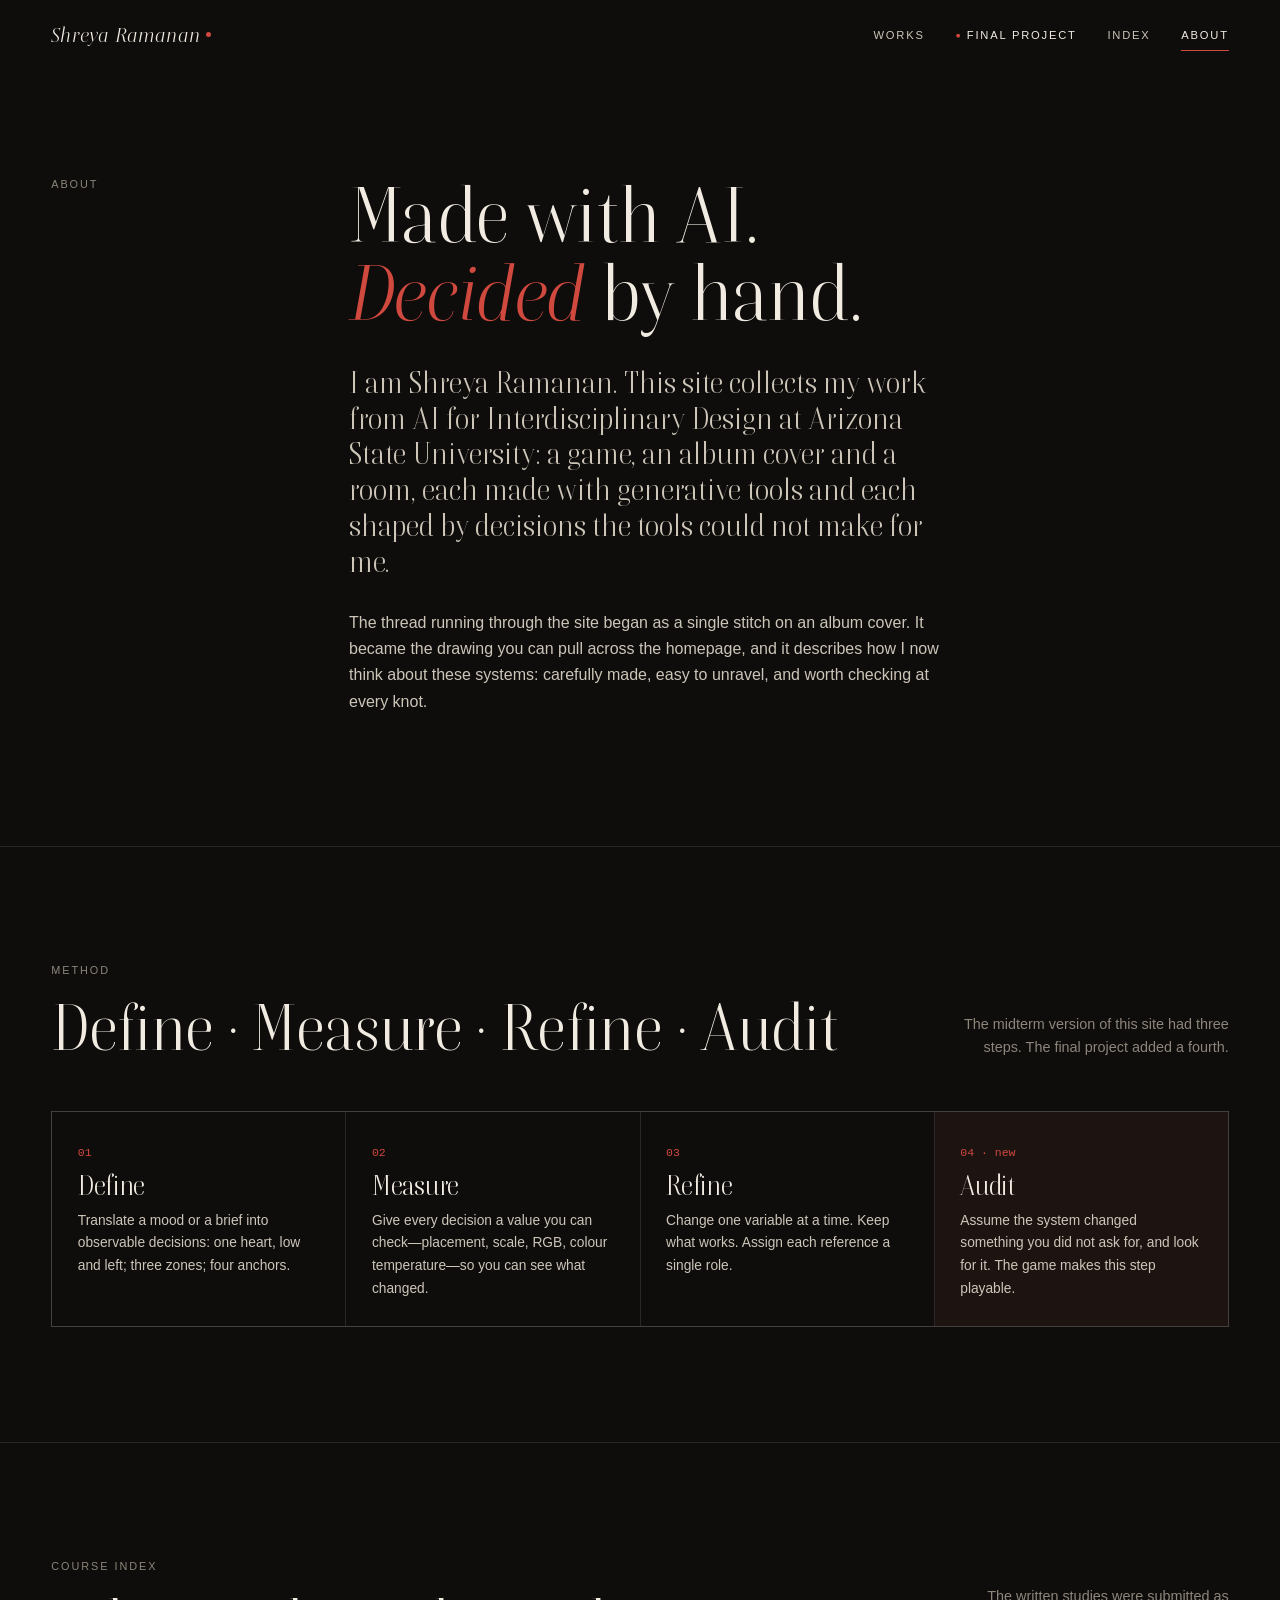
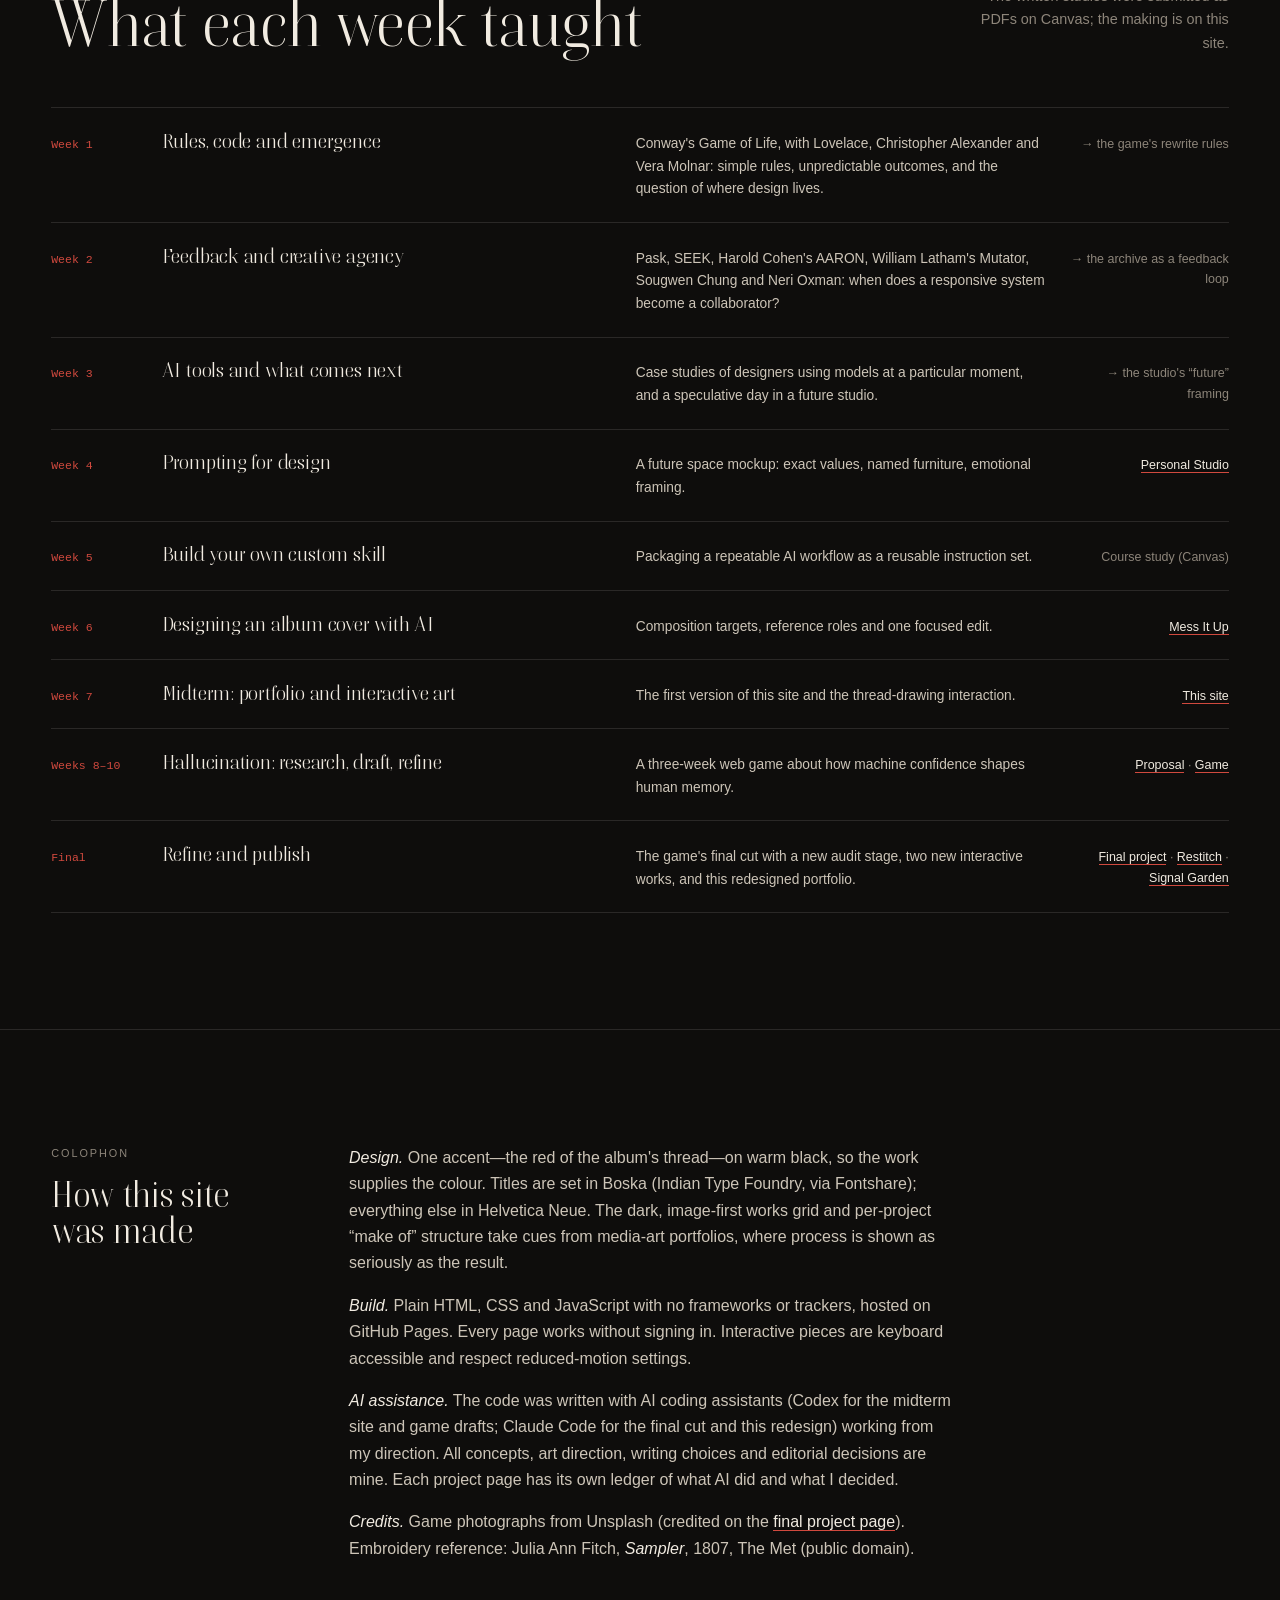
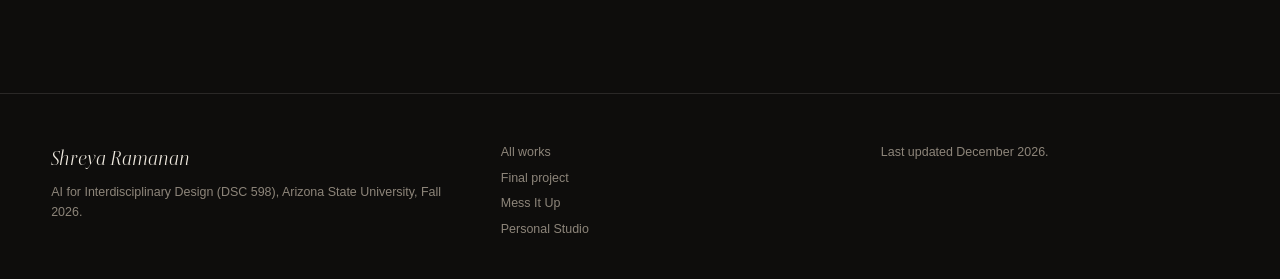
==== commit e1c2f720: "Bolder album lettering in Restitch; add fine-tuned Signal Garden Co-Authored-By: Claude Opus 5.5 <no" ====
--- a/about.html
+++ b/about.html
@@ -57,7 +57,7 @@
           <li><span class="wk">Week 6</span><h3>Designing an album cover with AI</h3><p>Composition targets, reference roles and one focused edit.</p><span class="out"><a href="stitched-heart.html">Mess It Up</a></span></li>
           <li><span class="wk">Week 7</span><h3>Midterm: portfolio and interactive art</h3><p>The first version of this site and the thread-drawing interaction.</p><span class="out"><a href="index.html">This site</a></span></li>
           <li><span class="wk">Weeks 8–10</span><h3>Hallucination: research, draft, refine</h3><p>A three-week web game about how machine confidence shapes human memory.</p><span class="out"><a href="prove-you-remember.html">Proposal</a> · <a href="memory-game.html">Game</a></span></li>
-          <li><span class="wk">Final</span><h3>Refine and publish</h3><p>The game's final cut with a new audit stage, a new interactive installation, and this redesigned portfolio.</p><span class="out"><a href="final-project.html">Final project</a> · <a href="restitch.html">Restitch</a></span></li>
+          <li><span class="wk">Final</span><h3>Refine and publish</h3><p>The game's final cut with a new audit stage, two new interactive works, and this redesigned portfolio.</p><span class="out"><a href="final-project.html">Final project</a> · <a href="restitch.html">Restitch</a> · <a href="signal-garden.html">Signal Garden</a></span></li>
         </ol>
       </div>
     </section>
--- a/portfolio.css
+++ b/portfolio.css
@@ -356,3 +356,29 @@
   .inst-controls .btn{min-height:40px;padding:.5rem .9rem;font-size:.66rem}
   .inst-mix li{font-size:.62rem}
 }
+
+/* ---------- Signal Garden ---------- */
+.signal-stage{background:#03060b}
+.signal-stage canvas{image-rendering:auto}
+.signal-stage .inst-title{pointer-events:none}
+.signal-stage .inst-title h1 em{color:#9eeadf;font-style:italic}
+.signal-stage .label b{color:#9eeadf}
+.sg-readout{position:absolute;top:6.4rem;right:var(--pad);width:min(300px,40vw);margin:0;pointer-events:none}
+.sg-readout div{display:flex;justify-content:space-between;padding:.55rem 0;border-bottom:1px solid var(--line)}
+.sg-readout dt{color:var(--muted);font-size:.62rem;letter-spacing:.16em;text-transform:uppercase}
+.sg-readout dd{margin:0;color:#9eeadf;font-family:var(--mono);font-size:.72rem}
+.sg-agency{display:grid;gap:.45rem;min-width:240px}
+.sg-agency label{display:flex;justify-content:space-between;color:var(--muted);font-size:.66rem;letter-spacing:.16em;text-transform:uppercase}
+.sg-agency output{color:#9eeadf;font-family:var(--mono)}
+.sg-agency input{width:100%;accent-color:#5fd3c4}
+.sg-minis{display:grid;grid-template-columns:repeat(3,minmax(0,1fr));gap:clamp(1rem,2vw,1.5rem)}
+.sg-minis figure{margin:0}
+.sg-minis canvas{width:100%;aspect-ratio:4/3;display:block;background:#03060b;border:1px solid var(--line)}
+.sg-minis figcaption{margin-top:.8rem;color:var(--muted);font-size:.84rem}
+.sg-minis figcaption span{display:block;color:#9eeadf;font-family:var(--mono);font-size:.7rem;letter-spacing:.08em;text-transform:uppercase}
+.sg-minis figcaption b{display:block;margin:.25rem 0;color:var(--ink);font-family:var(--serif);font-size:1.5rem;font-weight:400}
+@media (max-width:860px){
+  .sg-readout{display:none}
+  .sg-minis{grid-template-columns:1fr}
+  .sg-agency{min-width:0}
+}
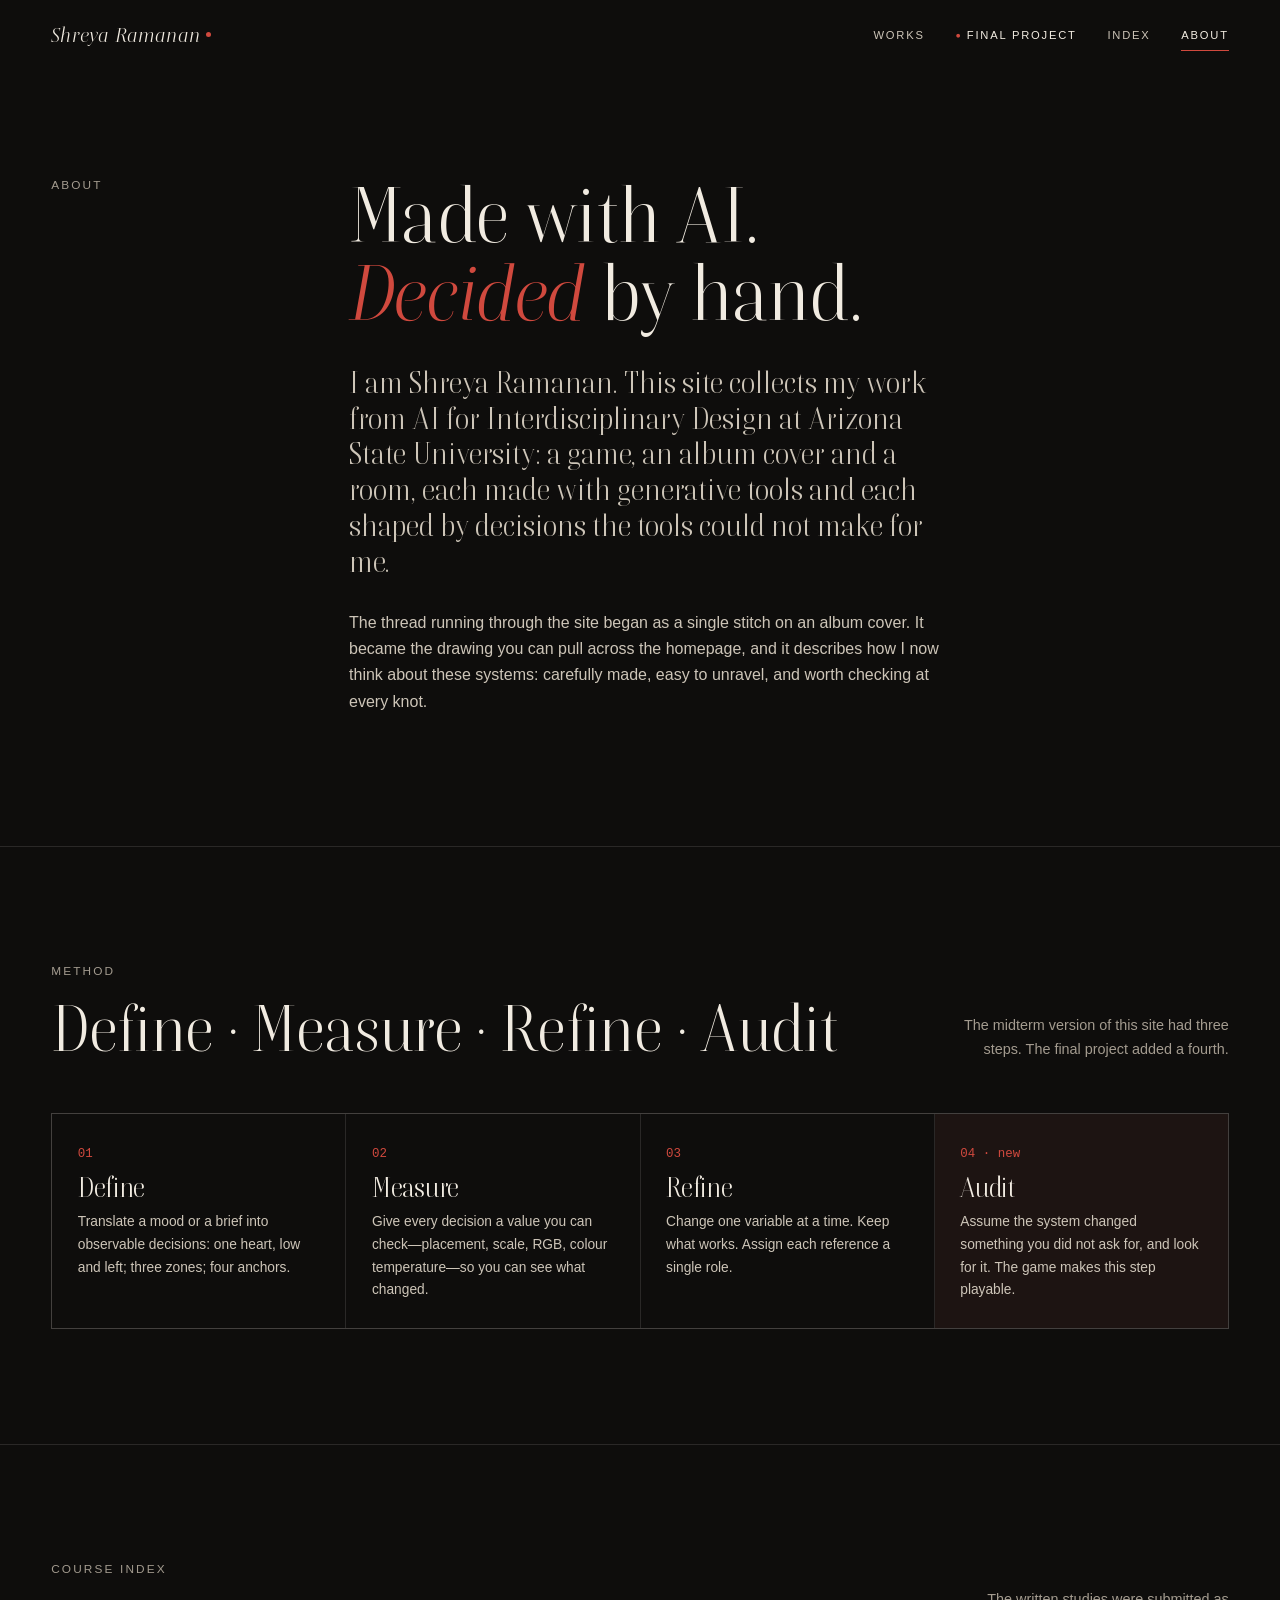
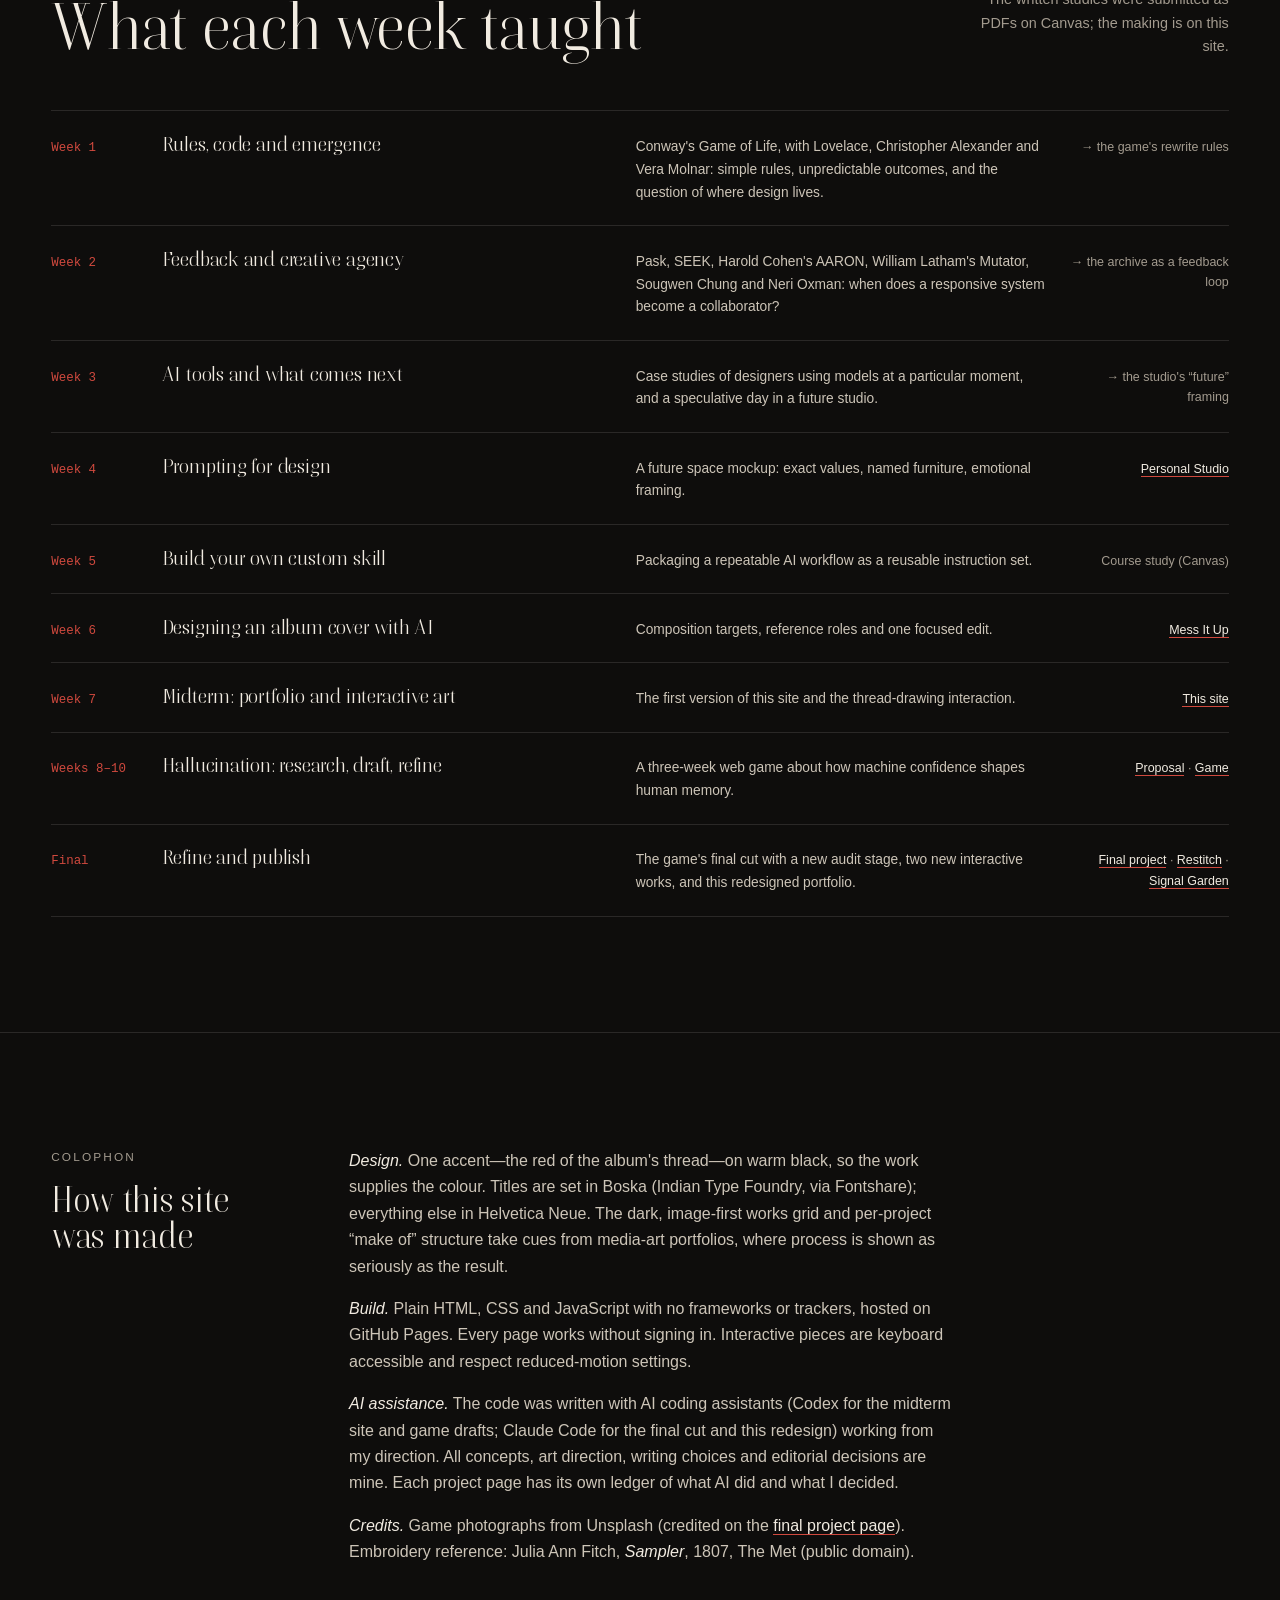
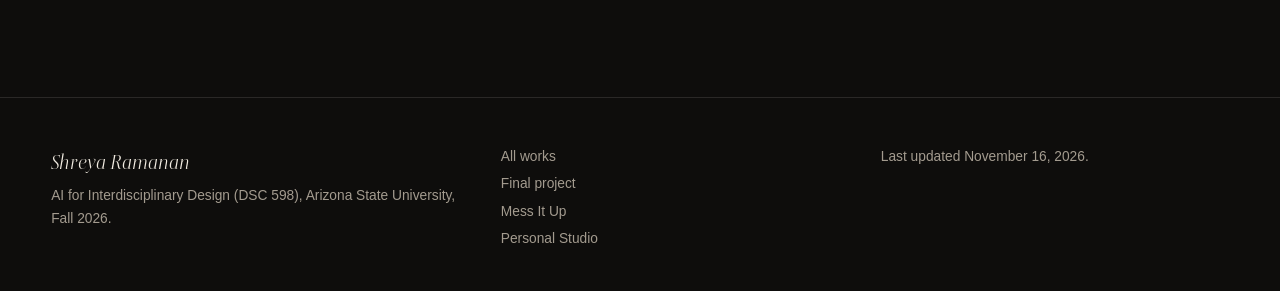
==== commit 56603ed2: "Pre-submission polish: factual dates, section jumps, change summary, stronger small text Co-Authored" ====
--- a/about.html
+++ b/about.html
@@ -79,7 +79,7 @@
     <div class="wrap">
       <div><strong>Shreya Ramanan</strong>AI for Interdisciplinary Design (DSC 598), Arizona State University, Fall 2026.</div>
       <nav aria-label="Footer"><a href="index.html">All works</a><a href="final-project.html">Final project</a><a href="stitched-heart.html">Mess It Up</a><a href="personal-studio.html">Personal Studio</a></nav>
-      <div>Last updated December 2026.</div>
+      <div>Last updated November 16, 2026.</div>
     </div>
   </footer>
   <script src="portfolio.js"></script>
--- a/portfolio.css
+++ b/portfolio.css
@@ -1,4 +1,4 @@
-/* Shreya Ramanan — portfolio, final edition (Dec 2026)
+/* Shreya Ramanan — portfolio, final edition (Nov 2026)
    One accent (thread red) on warm black. Boska for titles, a quiet grotesk for everything else. */
 @font-face{font-family:Boska;src:url("assets/fonts/boska-400.woff2") format("woff2");font-weight:400;font-style:normal;font-display:swap}
 @font-face{font-family:Boska;src:url("assets/fonts/boska-400-italic.woff2") format("woff2");font-weight:400;font-style:italic;font-display:swap}
@@ -382,3 +382,35 @@
   .sg-minis{grid-template-columns:1fr}
   .sg-agency{min-width:0}
 }
+/* keep installation type compact and always above the artwork */
+.inst-title,.inst-bar{z-index:2}
+.inst-title{max-width:min(26rem,calc(100% - 2 * var(--pad)))}
+.inst-title p{max-width:24rem}
+.signal-stage .inst-title,.signal-stage .sg-readout,.signal-stage .inst-bar{text-shadow:0 0 12px #03060b,0 0 3px #03060b}
+
+/* ---------- final project: jumps + what changed ---------- */
+.jumps{display:flex;flex-wrap:wrap;align-items:center;gap:.5rem 1.4rem;padding:1.1rem 0;border-bottom:1px solid var(--line)}
+.jumps span{color:var(--muted);font-size:.72rem;letter-spacing:.14em;text-transform:uppercase}
+.jumps a{color:var(--ink);font-size:.9rem;border-bottom:1px solid var(--line-strong);transition:border-color .2s,color .2s}
+.jumps a:hover{color:var(--thread);border-color:var(--thread)}
+section[id],div[id]{scroll-margin-top:5.5rem}
+.changed{display:grid;grid-template-columns:minmax(180px,.5fr) minmax(0,1.5fr) auto;gap:1rem 2.5rem;align-items:start;margin-bottom:2rem;padding:1.5rem 1.6rem;border:1px solid var(--line-strong);border-left:3px solid var(--thread);background:var(--bg-2)}
+.changed h3{font-size:1.4rem;line-height:1.15}
+.changed ol{margin:0;padding-left:1.2rem;display:grid;gap:.55rem;color:var(--body);font-size:.95rem}
+.changed ol b{color:var(--ink);font-weight:500}
+.changed .text-link{align-self:end;white-space:nowrap;font-size:.85rem}
+@media (max-width:860px){.changed{grid-template-columns:1fr}}
+
+/* ---------- legibility: small metadata a touch larger and brighter ---------- */
+:root{--muted:#a39b8f}
+.label{font-size:.74rem}
+.facts dt,.index-table th,.feedback-table th,.sg-readout dt,.sg-agency label{font-size:.7rem}
+.tile-cap p,.fig figcaption,.small,.site-footer{font-size:.86rem}
+.tile-cap .yr,.version header span,.stage-map span,.method span,.spec span,.course .wk{font-size:.78rem}
+.facts dd{font-size:.95rem}
+.stage-map p,.version ul,.inst-status{font-size:.86rem}
+@media (max-width:620px){
+  .label{font-size:.76rem;letter-spacing:.14em}
+  .site-nav a{font-size:.7rem}
+  .facts dt{font-size:.72rem}
+}
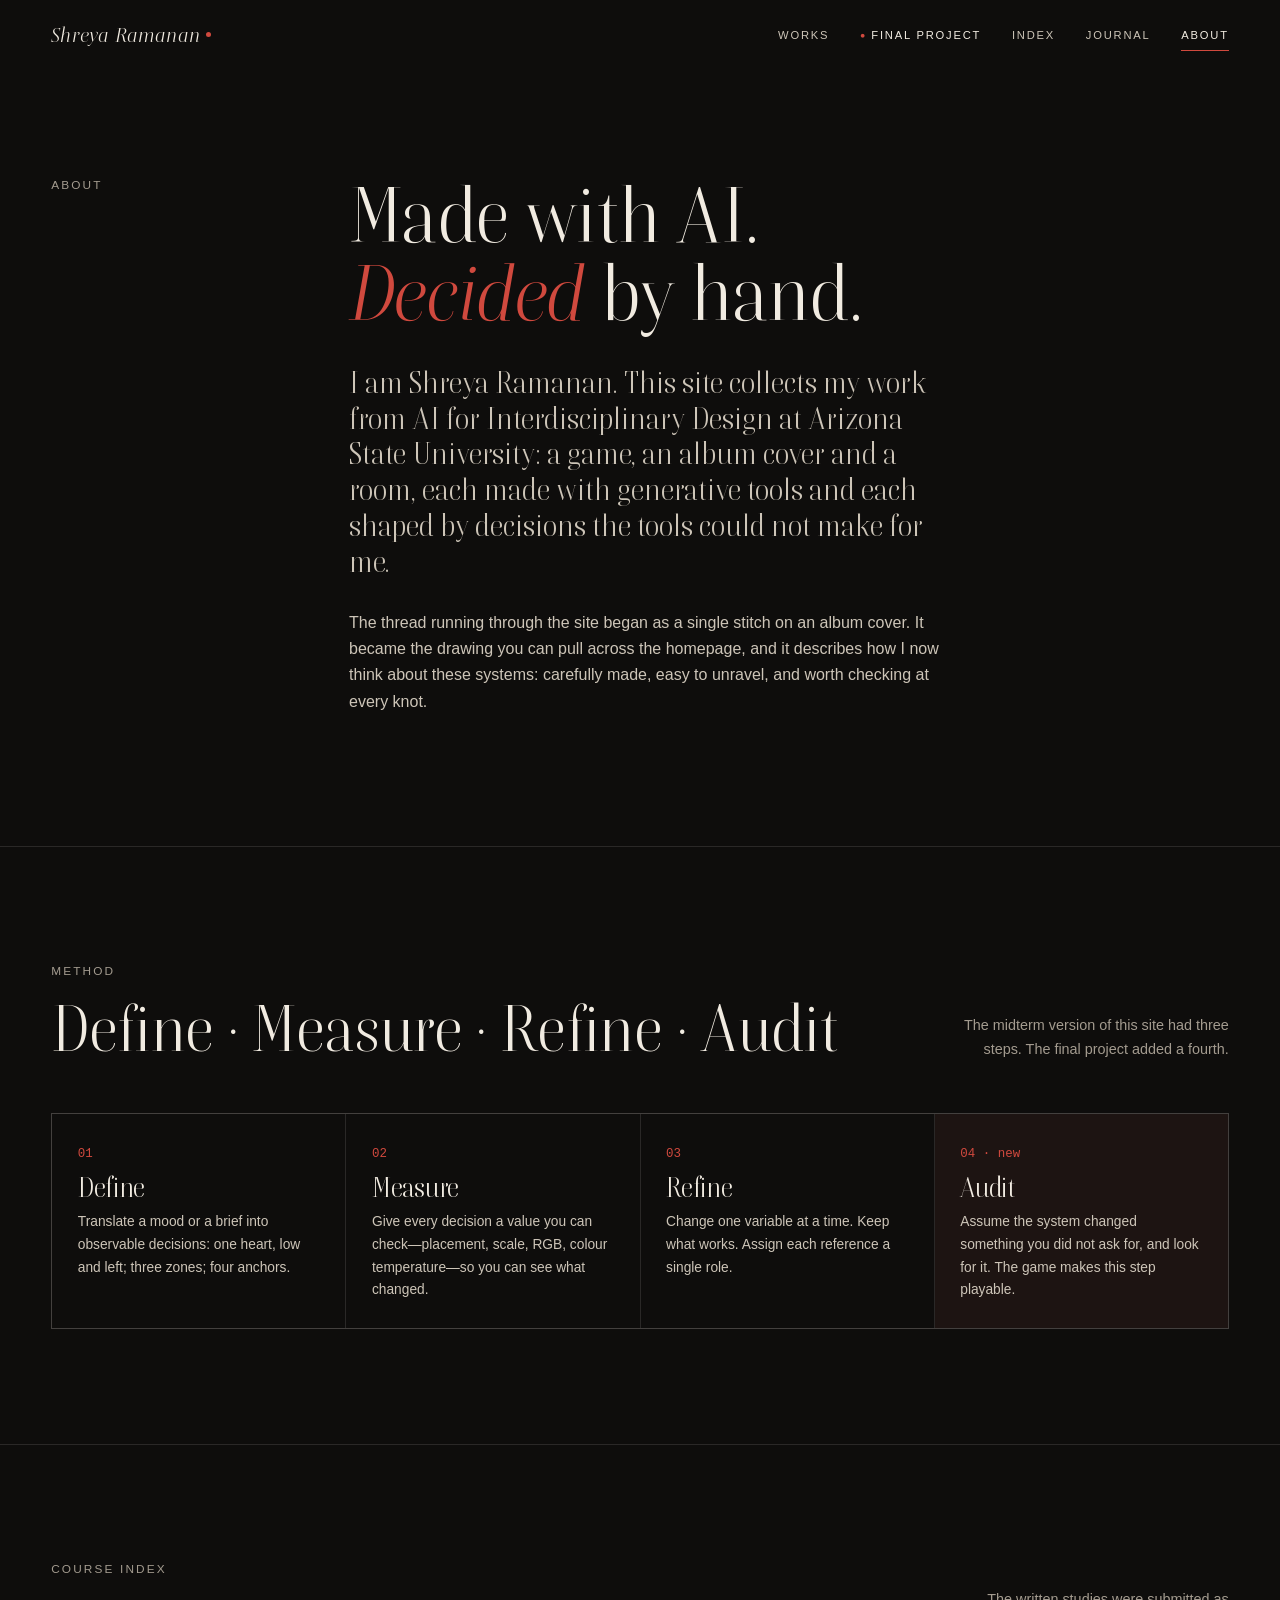
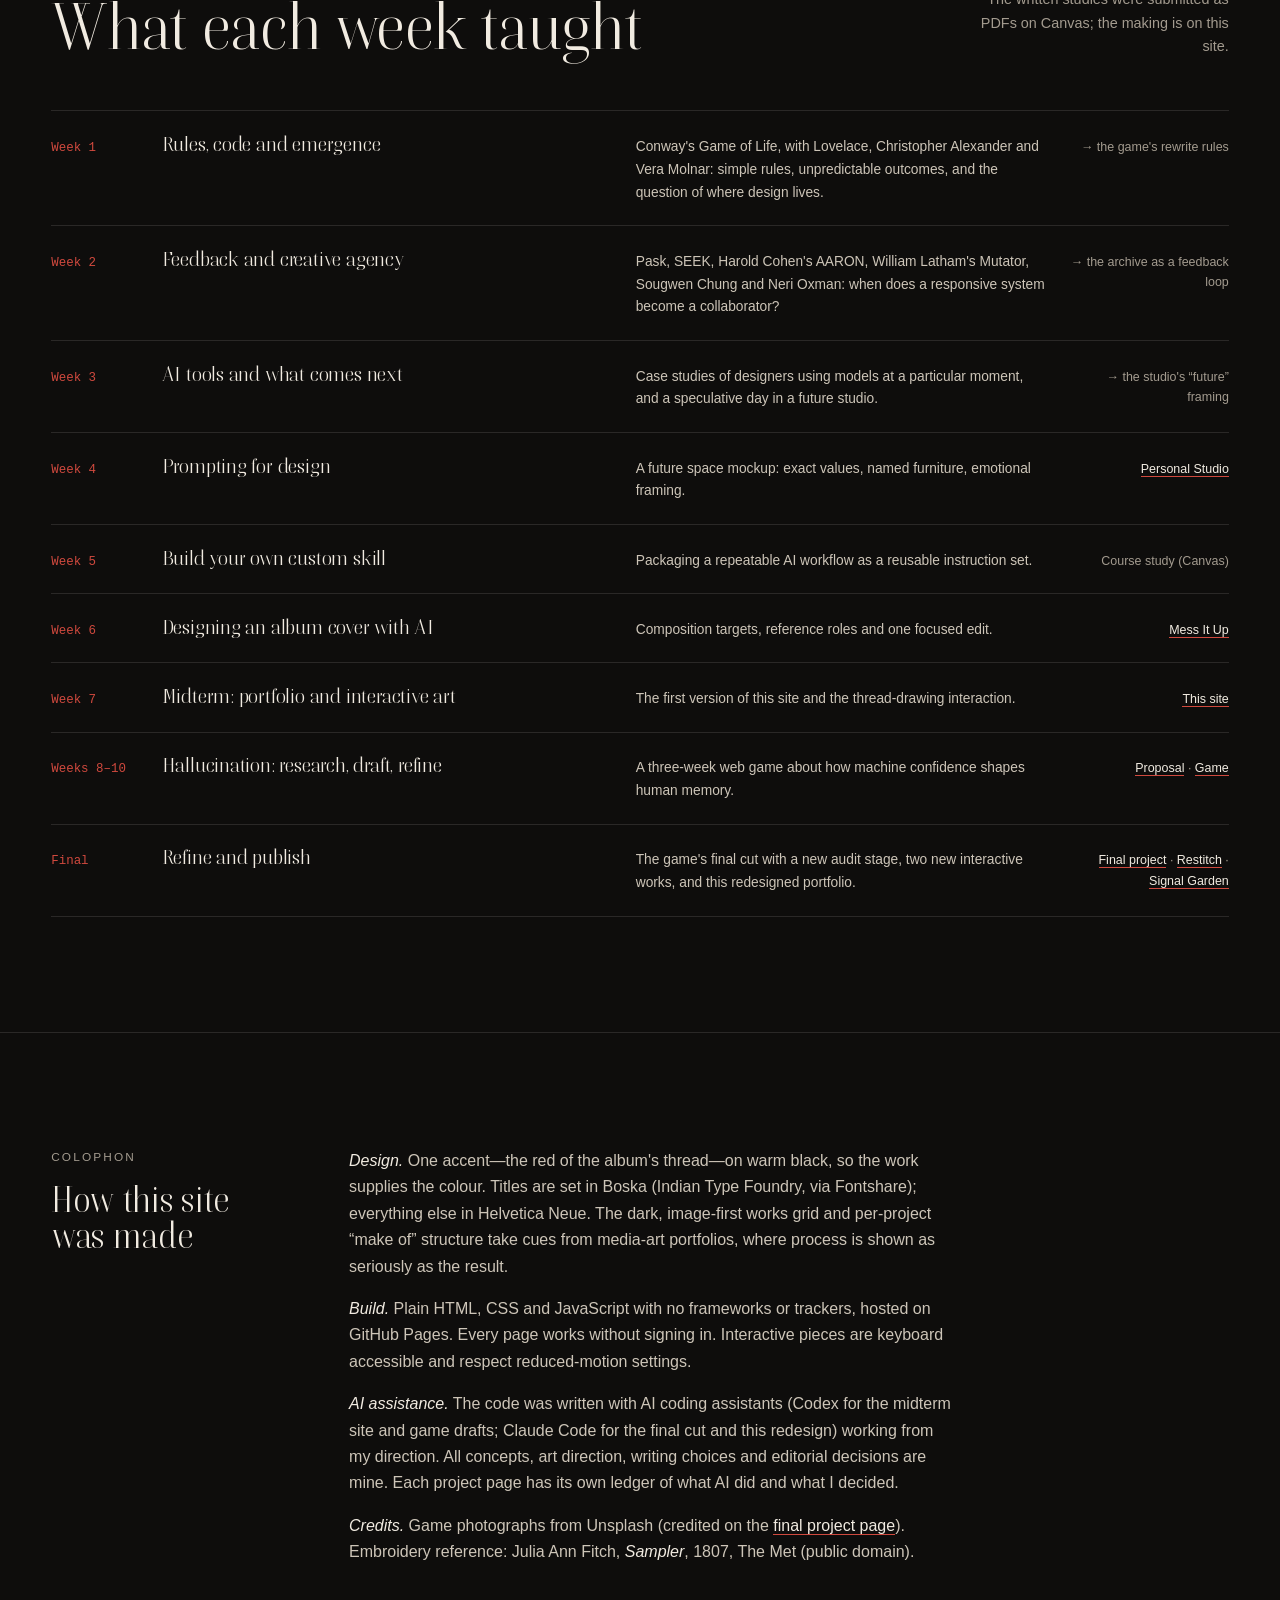
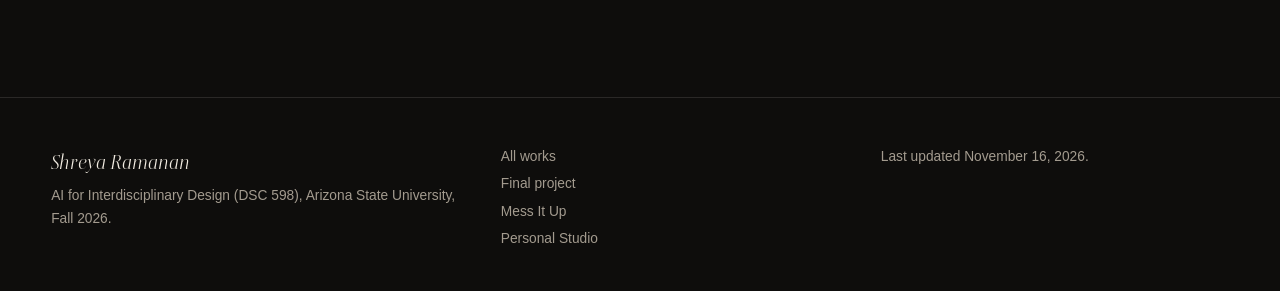
==== commit db2f3506: "Separate project journal and refresh covers" ====
--- a/about.html
+++ b/about.html
@@ -7,7 +7,7 @@
   <meta name="description" content="About Shreya Ramanan's AI for Interdisciplinary Design portfolio: a method for designing with AI, a week-by-week course index, and a colophon.">
   <meta name="theme-color" content="#0e0d0c">
   <link rel="preload" href="assets/fonts/boska-400.woff2" as="font" type="font/woff2" crossorigin>
-  <link rel="stylesheet" href="portfolio.css">
+  <link rel="stylesheet" href="portfolio.css?v=journal-20261125">
 </head>
 <body>
   <a class="skip-link" href="#content">Skip to content</a>
@@ -17,6 +17,7 @@
       <a href="index.html#works">Works</a>
       <a class="nav-final" href="final-project.html">Final Project</a>
       <a href="index.html#index">Index</a>
+      <a href="journal.html">Journal</a>
       <a href="about.html" aria-current="page">About</a>
     </nav>
   </header>
--- a/portfolio.css
+++ b/portfolio.css
@@ -414,3 +414,190 @@
   .site-nav a{font-size:.7rem}
   .facts dt{font-size:.72rem}
 }
+
+/* ---------- interactive portfolio home (Nov 2026) ---------- */
+.home-hero::after{
+  content:"";
+  position:absolute;
+  z-index:1;
+  inset:0;
+  pointer-events:none;
+  background:radial-gradient(460px circle at var(--pointer-x,76%) var(--pointer-y,30%),rgba(208,73,62,.13),transparent 68%);
+  opacity:.85;
+  transition:opacity .35s ease;
+}
+.home-hero:not(.has-pointer)::after{opacity:.45}
+.hero-actions{display:flex;flex-wrap:wrap;gap:.65rem;pointer-events:auto}
+.hero-actions .btn span{font-size:1rem;transition:transform .2s ease}
+.hero-actions .btn:hover span{transform:translate(2px,-2px)}
+
+.materials-section{background:var(--linen);color:#3b352f;border-top:0}
+.materials-section .label{color:#766d62}
+.materials-head{margin-bottom:clamp(2.5rem,5vw,4.5rem)}
+.materials-head h2,.materials-copy .lead{color:#171411}
+.materials-head p,.materials-copy>p:not(.lead){color:#625a51}
+.materials-layout{display:grid;grid-template-columns:minmax(230px,.55fr) minmax(0,1.45fr);gap:clamp(2rem,6vw,6rem);align-items:start}
+.materials-copy{position:sticky;top:7rem}
+.materials-copy .lead{margin-bottom:1.2rem;font-size:clamp(1.8rem,3vw,2.9rem)}
+.material-key{margin-top:2rem;padding-top:1.2rem;display:flex;flex-wrap:wrap;gap:.75rem 1.1rem;border-top:1px solid rgba(23,20,17,.16);color:#50483f;font-size:.7rem;letter-spacing:.1em;text-transform:uppercase}
+.material-key span{display:flex;align-items:center;gap:.38rem}
+.key-dot{width:8px;height:8px;border-radius:50%;background:var(--dot)}
+.key-memory{--dot:#a34439}.key-image{--dot:#c37849}.key-space{--dot:#627766}.key-code{--dot:#5d657e}
+.material-field-wrap{min-width:0}
+.material-field{
+  position:relative;
+  min-height:clamp(440px,55vw,650px);
+  overflow:hidden;
+  isolation:isolate;
+  border:1px solid rgba(23,20,17,.2);
+  border-radius:30px;
+  background:
+    radial-gradient(circle at 20% 18%,rgba(208,73,62,.08),transparent 30%),
+    radial-gradient(circle at 82% 78%,rgba(93,101,126,.12),transparent 32%),
+    #f6f0e6;
+  box-shadow:0 24px 65px rgba(55,43,32,.13),inset 0 0 0 8px rgba(255,255,255,.24);
+  cursor:copy;
+  touch-action:manipulation;
+}
+.material-field:focus-visible{outline-color:#a34439}
+.material-field::before{content:"";position:absolute;inset:0;z-index:-2;background-image:radial-gradient(rgba(23,20,17,.16) .7px,transparent .7px);background-size:22px 22px;opacity:.42}
+.field-orbit{position:absolute;z-index:-1;border:1px solid rgba(163,68,57,.2);border-radius:50%;pointer-events:none}
+.orbit-one{width:310px;aspect-ratio:1;right:-80px;top:-90px;box-shadow:0 0 0 34px rgba(163,68,57,.035),0 0 0 68px rgba(163,68,57,.025)}
+.orbit-two{width:200px;aspect-ratio:1;left:-65px;bottom:-40px;border-color:rgba(93,101,126,.22);box-shadow:0 0 0 28px rgba(93,101,126,.04)}
+.field-empty{position:absolute;z-index:0;inset:0;display:grid;place-content:center;gap:.25rem;margin:0;color:#6e655a;text-align:center;pointer-events:none;transition:opacity .3s ease,transform .3s ease}
+.field-empty b{color:#211d19;font-family:var(--serif);font-size:clamp(2rem,4vw,3.4rem);font-weight:400}
+.field-empty span{font-size:.68rem;letter-spacing:.14em;text-transform:uppercase}
+.material-field.has-cards .field-empty{opacity:0;transform:scale(.9)}
+.material-card{
+  position:absolute;
+  z-index:2;
+  left:var(--x);
+  top:var(--y);
+  width:clamp(145px,18vw,215px);
+  min-height:118px;
+  padding:1rem 1rem .85rem;
+  display:grid;
+  grid-template-columns:1fr auto;
+  align-content:space-between;
+  gap:1.1rem .5rem;
+  border:1px solid rgba(23,20,17,.42);
+  border-radius:16px;
+  background:var(--card-bg,#fffaf1);
+  color:#211d19;
+  box-shadow:8px 10px 0 rgba(23,20,17,.13),0 18px 38px rgba(55,43,32,.14);
+  transform:translate(-50%,-50%) rotate(var(--rot));
+  pointer-events:none;
+  animation:material-drop .55s cubic-bezier(.18,.88,.28,1.18) both;
+}
+.material-card::before{content:"";position:absolute;top:-7px;left:50%;width:44px;height:14px;background:rgba(255,250,241,.68);border:1px solid rgba(23,20,17,.1);transform:translateX(-50%) rotate(-2deg)}
+.material-card b{font-family:var(--serif);font-size:1.28rem;font-weight:500;line-height:1.05}
+.material-card em{color:rgba(23,20,17,.52);font-family:var(--mono);font-size:.58rem;font-style:normal;letter-spacing:.08em}
+.material-card small{grid-column:1/-1;color:rgba(23,20,17,.64);font-size:.66rem;letter-spacing:.08em;text-transform:uppercase}
+.field-controls{margin-top:1rem;display:flex;justify-content:space-between;align-items:center;gap:1rem;color:#6e655a;font-size:.72rem;letter-spacing:.08em;text-transform:uppercase}
+.field-controls p{margin:0}
+.field-controls .btn{border-color:rgba(23,20,17,.28);color:#211d19}
+.field-controls .btn:hover:not(:disabled){border-color:#211d19}
+.field-controls .btn:disabled{opacity:.38;cursor:not-allowed}
+@keyframes material-drop{from{opacity:0;transform:translate(-50%,-60%) rotate(calc(var(--rot) - 7deg)) scale(.72)}to{opacity:1;transform:translate(-50%,-50%) rotate(var(--rot)) scale(1)}}
+
+/* Large project runway with pointer-responsive depth. */
+#works .works-grid{gap:clamp(3rem,7vw,7rem) clamp(1rem,2vw,1.6rem)}
+#works .work-tile:not(.is-small){grid-column:1/-1;perspective:1200px}
+#works .work-tile:not(.is-small) .tile-media{
+  aspect-ratio:16/7;
+  border-radius:22px;
+  box-shadow:0 26px 70px rgba(0,0,0,.25);
+  transform:rotateX(var(--tilt-x,0deg)) rotateY(var(--tilt-y,0deg)) translateZ(0);
+  transform-style:preserve-3d;
+  transition:transform .28s ease,box-shadow .35s ease;
+}
+#works .work-tile:not(.is-small):hover .tile-media{box-shadow:0 34px 90px rgba(0,0,0,.42)}
+#works .work-tile:not(.is-small) .tile-cap{padding-top:1.15rem}
+#works .work-tile:not(.is-small) .tile-cap h3{font-size:clamp(1.8rem,3.3vw,3.1rem)}
+#works .work-tile:not(.is-small) .tile-cap p{font-size:.92rem}
+#works .work-tile[href="stitched-heart.html"] .tile-media{background:#d5c9b6}
+#works .work-tile[href="stitched-heart.html"] .tile-media img{object-fit:contain}
+#works .work-tile:hover .tile-media img,#works .work-tile:focus-visible .tile-media img{filter:saturate(1.05);transform:scale(1.035)}
+
+.cover-album img{object-fit:cover!important}
+.cover-studio video{object-position:center 52%}
+.cover-restitch::before{content:"";position:absolute;z-index:2;inset:0;background:radial-gradient(circle at 54% 60%,transparent 0 13%,rgba(14,13,12,.1) 26%,rgba(14,13,12,.34) 78%);pointer-events:none}
+.cover-thread{position:absolute;z-index:3;left:53%;top:57%;width:31%;height:22%;border-left:1px solid #d0493e;border-bottom:1px solid #d0493e;border-radius:0 0 0 75%;transform:rotate(8deg);filter:drop-shadow(0 0 5px rgba(208,73,62,.55));pointer-events:none;animation:cover-thread-drift 5s ease-in-out infinite}
+.cover-signal::before{content:"";position:absolute;z-index:2;inset:0;background:radial-gradient(circle at 64% 47%,rgba(95,211,196,.13),transparent 25%),radial-gradient(circle at 34% 58%,rgba(178,126,255,.14),transparent 28%);mix-blend-mode:screen;pointer-events:none}
+.signal-orbit{position:absolute;z-index:3;left:66%;top:50%;width:18%;aspect-ratio:1;border:1px solid rgba(158,234,223,.75);border-radius:50%;box-shadow:0 0 0 12px rgba(158,234,223,.035),0 0 28px rgba(158,234,223,.28);transform:translate(-50%,-50%);pointer-events:none;animation:signal-cover-orbit 6s ease-in-out infinite}
+@keyframes cover-thread-drift{50%{transform:rotate(4deg) translate(7px,5px)}}
+@keyframes signal-cover-orbit{50%{transform:translate(-50%,-50%) scale(1.18);opacity:.5}}
+
+.journal-callout{margin-top:clamp(4rem,8vw,7rem);padding:clamp(1.5rem,3vw,2.4rem) 0;display:grid;grid-template-columns:.6fr 1.4fr auto;gap:1.5rem 3rem;align-items:center;border-top:1px solid var(--line-strong);border-bottom:1px solid var(--line-strong);transition:padding .3s ease,background .3s ease}
+.journal-callout:hover{padding-right:1.2rem;padding-left:1.2rem;background:var(--bg-2)}
+.journal-callout .label{margin:0}
+.journal-callout strong{color:var(--ink);font-family:var(--serif);font-size:clamp(1.45rem,2.5vw,2.3rem);font-weight:400;line-height:1.12}
+.journal-arrow{color:var(--thread);font-size:.72rem;letter-spacing:.12em;text-transform:uppercase;white-space:nowrap}
+
+.project-cursor{position:fixed;z-index:260;left:0;top:0;width:112px;height:112px;display:grid;place-content:center;gap:.1rem;border-radius:50%;background:var(--thread);color:#fff;font-size:.68rem;font-weight:500;letter-spacing:.08em;text-align:center;text-transform:uppercase;pointer-events:none;opacity:0;transform:translate(-50%,-50%) scale(.65);transition:opacity .18s ease,transform .18s ease;box-shadow:0 18px 50px rgba(0,0,0,.25)}
+.project-cursor span{font-size:1rem}.project-cursor.is-visible{opacity:.95;transform:translate(-50%,-50%) scale(1)}
+
+@media(max-width:980px){
+  .hero-actions{order:3;width:100%}
+  .materials-layout{grid-template-columns:1fr}
+  .materials-copy{position:static;max-width:620px}
+  .material-field{min-height:520px}
+  #works .work-tile:not(.is-small) .tile-media{aspect-ratio:16/10;border-radius:16px}
+  .project-cursor{display:none}
+  .journal-callout{grid-template-columns:1fr;gap:1rem}
+}
+@media(max-width:620px){
+  .home-hero{min-height:100svh}
+  .hero-foot{align-items:flex-start;flex-direction:column}
+  .hero-actions{display:grid;width:100%;grid-template-columns:1fr}
+  .hero-actions .btn{justify-content:space-between}
+  .hero-tools{width:100%;justify-content:space-between}
+  .materials-section{padding-top:5rem}
+  .material-field{min-height:470px;border-radius:20px}
+  .material-card{width:145px;min-height:105px;padding:.8rem}
+  .material-card b{font-size:1.05rem}
+  #works .works-grid{gap:3.2rem}
+  #works .work-tile:not(.is-small) .tile-media{aspect-ratio:4/3}
+}
+@media(hover:none),(pointer:coarse){.project-cursor{display:none}}
+@media(prefers-reduced-motion:reduce){.project-cursor{display:none}.material-card{animation:none}#works .tile-media{transform:none!important}.home-hero::after{display:none}}
+
+/* ---------- Journal ---------- */
+.journal-hero{min-height:72vh;display:grid;align-items:end;padding:9rem 0 clamp(4rem,8vw,7rem);background:radial-gradient(80% 80% at 82% 12%,#2a201c,var(--bg) 68%);border-bottom:1px solid var(--line)}
+.journal-hero h1{max-width:10ch;font-size:clamp(4rem,10vw,9.5rem);line-height:.84}
+.journal-hero h1 em{color:var(--thread);font-style:italic}
+.journal-hero-copy{margin-top:2rem;display:grid;grid-template-columns:1fr minmax(280px,.7fr);gap:2rem 5rem;align-items:end}
+.journal-hero-copy p{max-width:53ch;margin:0;color:var(--body);font-size:1.05rem}
+.journal-count{justify-self:end;color:var(--muted);font-family:var(--mono);font-size:.72rem;letter-spacing:.1em;text-transform:uppercase}
+.journal-list{display:grid;gap:clamp(5rem,10vw,10rem)}
+.journal-entry{display:grid;grid-template-columns:minmax(0,1.35fr) minmax(260px,.65fr);gap:clamp(2rem,6vw,6rem);align-items:center}
+.journal-entry:nth-child(even){grid-template-columns:minmax(260px,.65fr) minmax(0,1.35fr)}
+.journal-entry:nth-child(even) .journal-image{grid-column:2}.journal-entry:nth-child(even) .journal-copy{grid-column:1;grid-row:1}
+.journal-image{position:relative;margin:0;overflow:hidden;border-radius:22px;background:var(--bg-2);box-shadow:0 30px 75px rgba(0,0,0,.25)}
+.journal-image img{width:100%;aspect-ratio:16/10;object-fit:cover;transition:transform .8s cubic-bezier(.2,.7,.2,1)}
+.journal-entry:hover .journal-image img{transform:scale(1.025)}
+.journal-image figcaption{position:absolute;right:.8rem;bottom:.8rem;padding:.35rem .65rem;border-radius:99px;background:rgba(14,13,12,.82);color:var(--ink);font-size:.6rem;letter-spacing:.12em;text-transform:uppercase;backdrop-filter:blur(8px)}
+.journal-copy .label{margin-bottom:1.1rem}
+.journal-copy h2{font-size:clamp(2.4rem,5vw,4.8rem);line-height:.9}
+.journal-copy .dek{margin:1.2rem 0;color:var(--ink);font-family:var(--serif);font-size:1.25rem;line-height:1.35}
+.journal-copy p:not(.dek){color:var(--muted)}
+.journal-meta{margin:1.4rem 0;padding:0;display:flex;flex-wrap:wrap;gap:.5rem;list-style:none}
+.journal-meta li{padding:.28rem .58rem;border:1px solid var(--line-strong);border-radius:99px;color:var(--body);font-size:.62rem;letter-spacing:.08em;text-transform:uppercase}
+.journal-gallery{margin-top:1.5rem;display:grid;grid-template-columns:repeat(3,1fr);gap:.55rem}
+.journal-gallery img{width:100%;aspect-ratio:16/9;object-fit:cover;border:1px solid var(--line)}
+.journal-cta{display:flex;flex-wrap:wrap;gap:.7rem;margin-top:1.5rem}
+@media(max-width:860px){
+  .journal-hero-copy{grid-template-columns:1fr}.journal-count{justify-self:start}
+  .journal-entry,.journal-entry:nth-child(even){grid-template-columns:1fr}
+  .journal-entry:nth-child(even) .journal-image,.journal-entry:nth-child(even) .journal-copy{grid-column:auto;grid-row:auto}
+  .journal-entry:nth-child(even) .journal-copy{order:2}
+}
+@media(max-width:620px){
+  .site-header{gap:.7rem}
+  .site-nav{width:100%;justify-content:space-between;gap:.45rem}
+  .site-nav a{font-size:.6rem;letter-spacing:.08em;white-space:nowrap}
+  .journal-hero{min-height:68vh;padding-top:8rem}
+  .journal-hero h1{font-size:clamp(3.6rem,18vw,6rem)}
+  .journal-image{border-radius:14px}
+  .journal-gallery{grid-template-columns:1fr}
+}
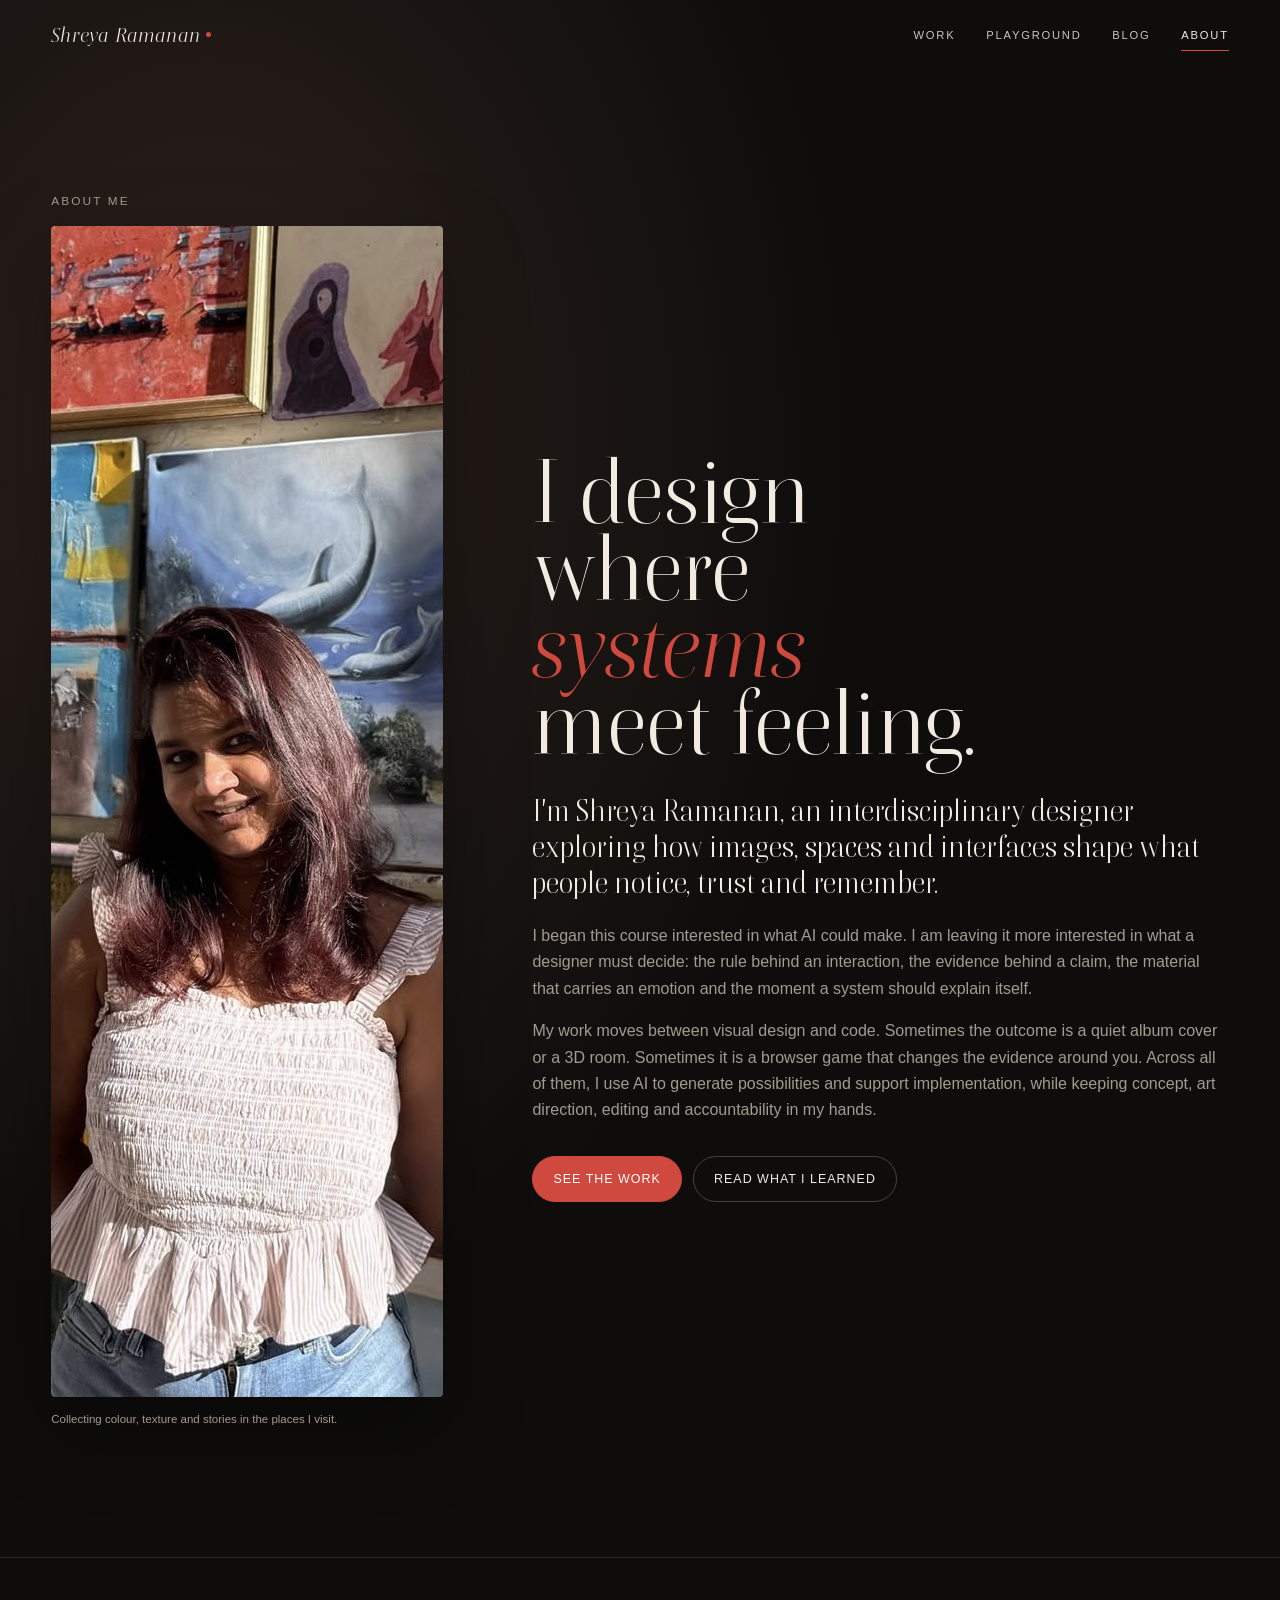
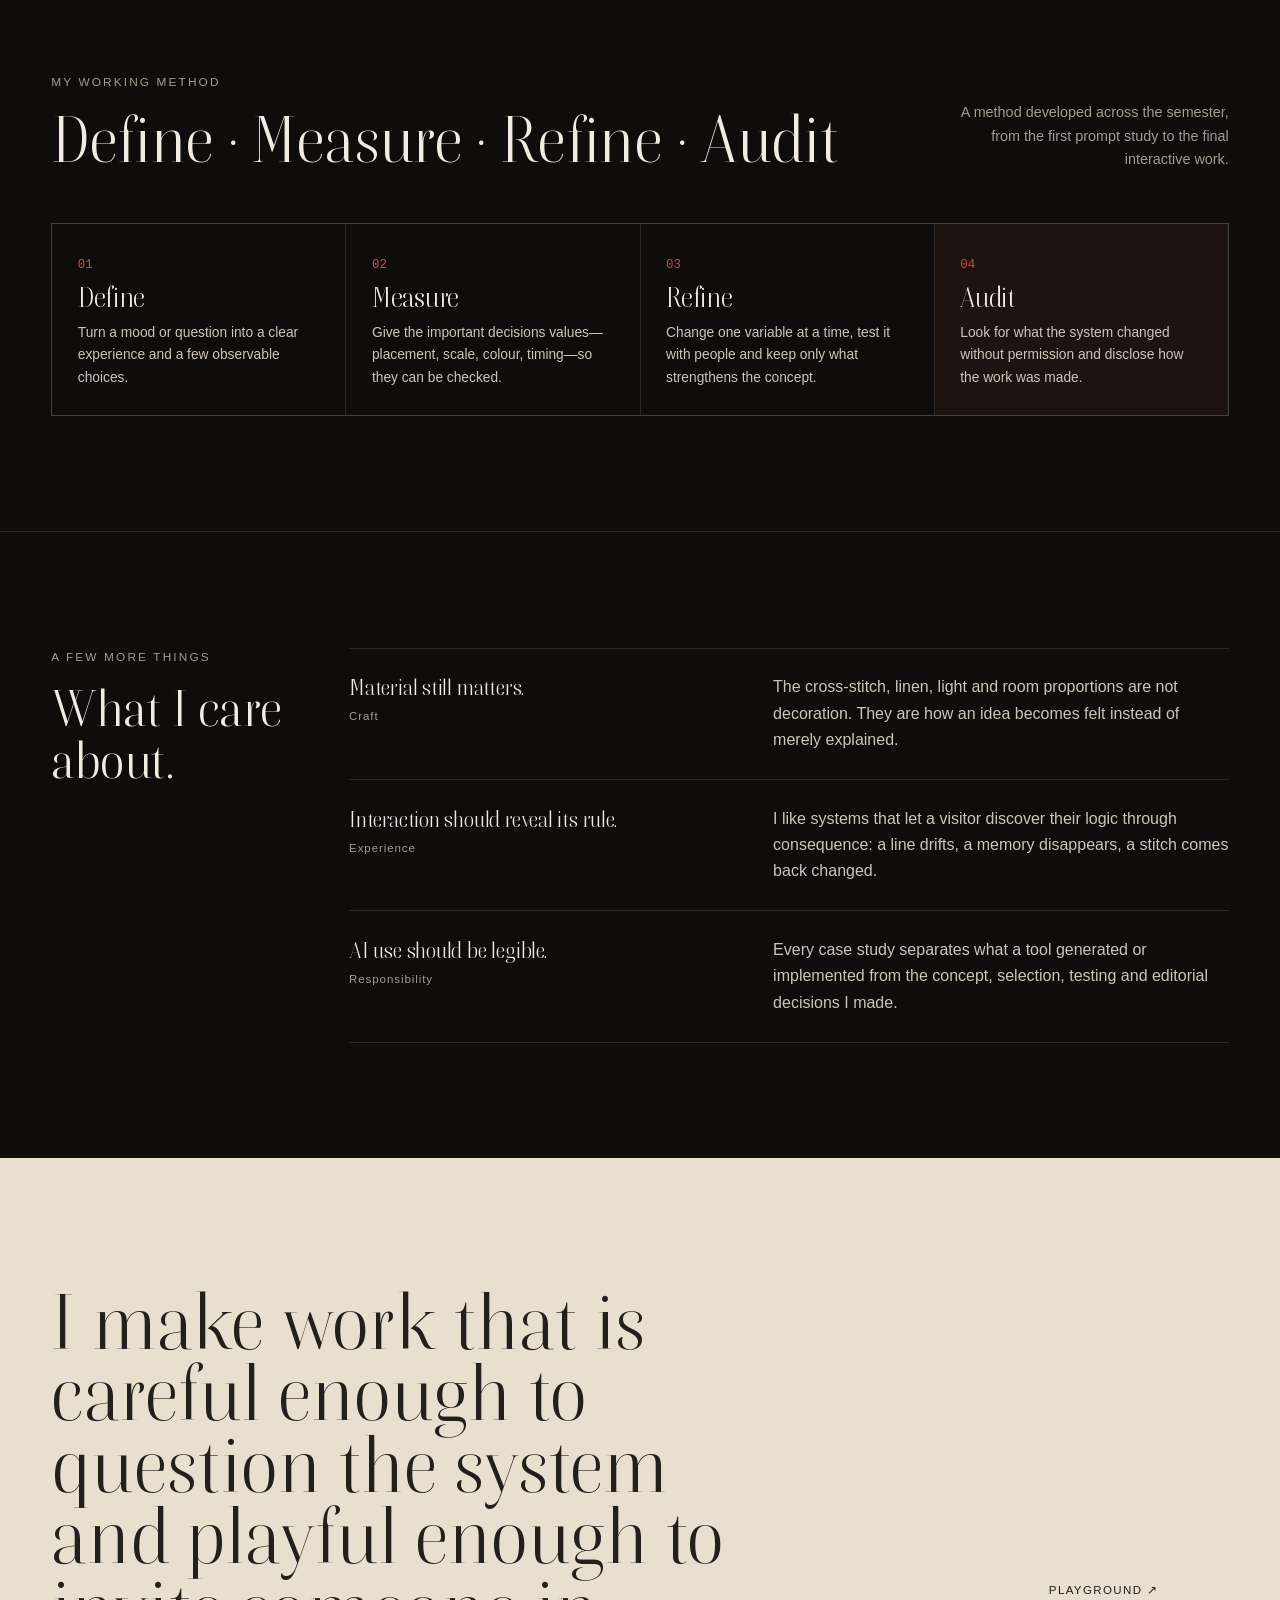
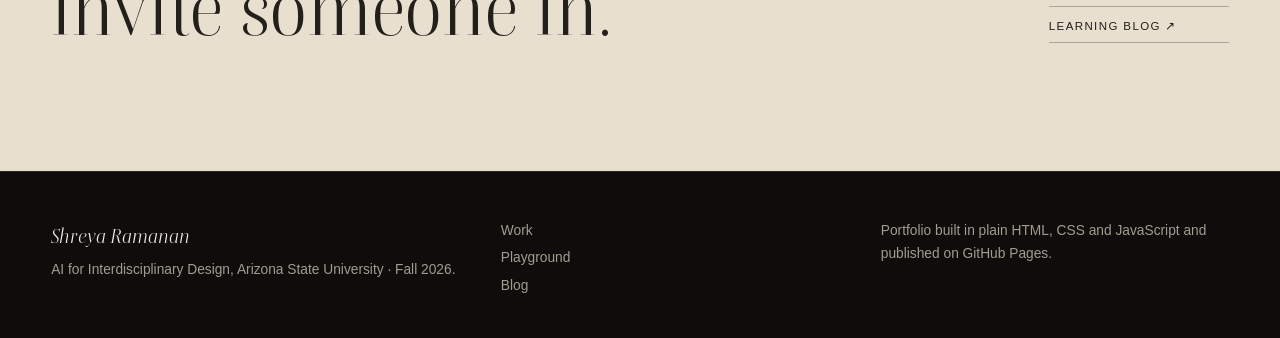
==== commit afc1d30c: "Redesign portfolio around interactive work" ====
--- a/about.html
+++ b/about.html
@@ -4,85 +4,68 @@
   <meta charset="utf-8">
   <meta name="viewport" content="width=device-width, initial-scale=1">
   <title>About — Shreya Ramanan</title>
-  <meta name="description" content="About Shreya Ramanan's AI for Interdisciplinary Design portfolio: a method for designing with AI, a week-by-week course index, and a colophon.">
+  <meta name="description" content="About Shreya Ramanan, an interdisciplinary designer working across image, space, interaction and responsible AI.">
   <meta name="theme-color" content="#0e0d0c">
+  <meta property="og:image" content="assets/shreya-portrait.jpg">
   <link rel="preload" href="assets/fonts/boska-400.woff2" as="font" type="font/woff2" crossorigin>
-  <link rel="stylesheet" href="portfolio.css?v=journal-20261125">
+  <link rel="stylesheet" href="portfolio.css?v=portfolio-20261128">
 </head>
 <body>
-  <a class="skip-link" href="#content">Skip to content</a>
+  <a class="skip-link" href="#about-main">Skip to about</a>
   <header class="site-header is-solid">
     <a class="brand" href="index.html">Shreya Ramanan</a>
     <nav class="site-nav" aria-label="Primary">
-      <a href="index.html#works">Works</a>
-      <a class="nav-final" href="final-project.html">Final Project</a>
-      <a href="index.html#index">Index</a>
-      <a href="journal.html">Journal</a>
+      <a href="index.html#works">Work</a>
+      <a href="playground.html">Playground</a>
+      <a href="blog.html">Blog</a>
       <a href="about.html" aria-current="page">About</a>
     </nav>
   </header>
 
-  <main id="content">
-    <section class="section" style="border-top:0;padding-top:clamp(8rem,14vw,11rem)" aria-labelledby="title">
-      <div class="wrap two-col">
-        <div><span class="label">About</span></div>
-        <div class="prose">
-          <h1 id="title" style="font-size:clamp(2.8rem,6vw,5.6rem);margin-bottom:2rem">Made with AI. <em style="color:var(--thread)">Decided</em> by hand.</h1>
-          <p class="lead">I am Shreya Ramanan. This site collects my work from AI for Interdisciplinary Design at Arizona State University: a game, an album cover and a room, each made with generative tools and each shaped by decisions the tools could not make for me.</p>
-          <p>The thread running through the site began as a single stitch on an album cover. It became the drawing you can pull across the homepage, and it describes how I now think about these systems: carefully made, easy to unravel, and worth checking at every knot.</p>
+  <main id="about-main">
+    <section class="about-intro" aria-labelledby="about-title">
+      <div class="wrap">
+        <span class="label">About me</span>
+        <div class="about-grid">
+          <figure class="about-portrait"><img src="assets/shreya-portrait.jpg" alt="Shreya Ramanan standing in front of a wall filled with paintings" width="1179" height="1171"><figcaption>Collecting colour, texture and stories in the places I visit.</figcaption></figure>
+          <div class="about-copy">
+            <h1 id="about-title">I design where <em>systems</em> meet feeling.</h1>
+            <p class="lead">I'm Shreya Ramanan, an interdisciplinary designer exploring how images, spaces and interfaces shape what people notice, trust and remember.</p>
+            <p>I began this course interested in what AI could make. I am leaving it more interested in what a designer must decide: the rule behind an interaction, the evidence behind a claim, the material that carries an emotion and the moment a system should explain itself.</p>
+            <p>My work moves between visual design and code. Sometimes the outcome is a quiet album cover or a 3D room. Sometimes it is a browser game that changes the evidence around you. Across all of them, I use AI to generate possibilities and support implementation, while keeping concept, art direction, editing and accountability in my hands.</p>
+            <div class="about-links"><a class="btn btn-primary" href="index.html#works">See the work</a><a class="btn" href="blog.html">Read what I learned</a></div>
+          </div>
         </div>
       </div>
     </section>
 
-    <section class="section" aria-labelledby="method-title">
+    <section class="section" aria-labelledby="approach-title">
       <div class="wrap">
-        <div class="section-head"><div><span class="label">Method</span><h2 id="method-title">Define · Measure · Refine · Audit</h2></div><p>The midterm version of this site had three steps. The final project added a fourth.</p></div>
+        <div class="section-head"><div><span class="label">My working method</span><h2 id="approach-title">Define · Measure · Refine · Audit</h2></div><p>A method developed across the semester, from the first prompt study to the final interactive work.</p></div>
         <div class="method">
-          <article><span>01</span><h3>Define</h3><p>Translate a mood or a brief into observable decisions: one heart, low and left; three zones; four anchors.</p></article>
-          <article><span>02</span><h3>Measure</h3><p>Give every decision a value you can check—placement, scale, RGB, colour temperature—so you can see what changed.</p></article>
-          <article><span>03</span><h3>Refine</h3><p>Change one variable at a time. Keep what works. Assign each reference a single role.</p></article>
-          <article class="is-new"><span>04 · new</span><h3>Audit</h3><p>Assume the system changed something you did not ask for, and look for it. The game makes this step playable.</p></article>
+          <article><span>01</span><h3>Define</h3><p>Turn a mood or question into a clear experience and a few observable choices.</p></article>
+          <article><span>02</span><h3>Measure</h3><p>Give the important decisions values—placement, scale, colour, timing—so they can be checked.</p></article>
+          <article><span>03</span><h3>Refine</h3><p>Change one variable at a time, test it with people and keep only what strengthens the concept.</p></article>
+          <article class="is-new"><span>04</span><h3>Audit</h3><p>Look for what the system changed without permission and disclose how the work was made.</p></article>
         </div>
       </div>
     </section>
 
-    <section class="section" id="course" aria-labelledby="course-title">
-      <div class="wrap">
-        <div class="section-head"><div><span class="label">Course index</span><h2 id="course-title">What each week taught</h2></div><p>The written studies were submitted as PDFs on Canvas; the making is on this site.</p></div>
-        <ol class="course">
-          <li><span class="wk">Week 1</span><h3>Rules, code and emergence</h3><p>Conway's Game of Life, with Lovelace, Christopher Alexander and Vera Molnar: simple rules, unpredictable outcomes, and the question of where design lives.</p><span class="out">→ the game's rewrite rules</span></li>
-          <li><span class="wk">Week 2</span><h3>Feedback and creative agency</h3><p>Pask, SEEK, Harold Cohen's AARON, William Latham's Mutator, Sougwen Chung and Neri Oxman: when does a responsive system become a collaborator?</p><span class="out">→ the archive as a feedback loop</span></li>
-          <li><span class="wk">Week 3</span><h3>AI tools and what comes next</h3><p>Case studies of designers using models at a particular moment, and a speculative day in a future studio.</p><span class="out">→ the studio's “future” framing</span></li>
-          <li><span class="wk">Week 4</span><h3>Prompting for design</h3><p>A future space mockup: exact values, named furniture, emotional framing.</p><span class="out"><a href="personal-studio.html">Personal Studio</a></span></li>
-          <li><span class="wk">Week 5</span><h3>Build your own custom skill</h3><p>Packaging a repeatable AI workflow as a reusable instruction set.</p><span class="out">Course study (Canvas)</span></li>
-          <li><span class="wk">Week 6</span><h3>Designing an album cover with AI</h3><p>Composition targets, reference roles and one focused edit.</p><span class="out"><a href="stitched-heart.html">Mess It Up</a></span></li>
-          <li><span class="wk">Week 7</span><h3>Midterm: portfolio and interactive art</h3><p>The first version of this site and the thread-drawing interaction.</p><span class="out"><a href="index.html">This site</a></span></li>
-          <li><span class="wk">Weeks 8–10</span><h3>Hallucination: research, draft, refine</h3><p>A three-week web game about how machine confidence shapes human memory.</p><span class="out"><a href="prove-you-remember.html">Proposal</a> · <a href="memory-game.html">Game</a></span></li>
-          <li><span class="wk">Final</span><h3>Refine and publish</h3><p>The game's final cut with a new audit stage, two new interactive works, and this redesigned portfolio.</p><span class="out"><a href="final-project.html">Final project</a> · <a href="restitch.html">Restitch</a> · <a href="signal-garden.html">Signal Garden</a></span></li>
-        </ol>
+    <section class="section about-details" aria-labelledby="details-title">
+      <div class="wrap two-col">
+        <div><span class="label">A few more things</span><h2 id="details-title">What I care about.</h2></div>
+        <div class="qa">
+          <article><h3>Material still matters.<small>Craft</small></h3><p>The cross-stitch, linen, light and room proportions are not decoration. They are how an idea becomes felt instead of merely explained.</p></article>
+          <article><h3>Interaction should reveal its rule.<small>Experience</small></h3><p>I like systems that let a visitor discover their logic through consequence: a line drifts, a memory disappears, a stitch comes back changed.</p></article>
+          <article><h3>AI use should be legible.<small>Responsibility</small></h3><p>Every case study separates what a tool generated or implemented from the concept, selection, testing and editorial decisions I made.</p></article>
+        </div>
       </div>
     </section>
 
-    <section class="section" aria-labelledby="colophon-title">
-      <div class="wrap two-col">
-        <div><span class="label">Colophon</span><h2 id="colophon-title" style="font-size:2.2rem">How this site was made</h2></div>
-        <div class="prose">
-          <p><em>Design.</em> One accent—the red of the album's thread—on warm black, so the work supplies the colour. Titles are set in Boska (Indian Type Foundry, via Fontshare); everything else in Helvetica Neue. The dark, image-first works grid and per-project “make of” structure take cues from media-art portfolios, where process is shown as seriously as the result.</p>
-          <p><em>Build.</em> Plain HTML, CSS and JavaScript with no frameworks or trackers, hosted on GitHub Pages. Every page works without signing in. Interactive pieces are keyboard accessible and respect reduced-motion settings.</p>
-          <p><em>AI assistance.</em> The code was written with AI coding assistants (Codex for the midterm site and game drafts; Claude Code for the final cut and this redesign) working from my direction. All concepts, art direction, writing choices and editorial decisions are mine. Each project page has its own ledger of what AI did and what I decided.</p>
-          <p><em>Credits.</em> Game photographs from Unsplash (credited on the <a class="text-link" href="final-project.html#ai">final project page</a>). Embroidery reference: Julia Ann Fitch, <em>Sampler</em>, 1807, The Met (public domain).</p>
-        </div>
-      </div>
-    </section>
+    <section class="about-footer-note"><div class="wrap"><p>I make work that is careful enough to question the system and playful enough to invite someone in.</p><nav><a href="playground.html">Playground ↗</a><a href="blog.html">Learning blog ↗</a></nav></div></section>
   </main>
 
-  <footer class="site-footer">
-    <div class="wrap">
-      <div><strong>Shreya Ramanan</strong>AI for Interdisciplinary Design (DSC 598), Arizona State University, Fall 2026.</div>
-      <nav aria-label="Footer"><a href="index.html">All works</a><a href="final-project.html">Final project</a><a href="stitched-heart.html">Mess It Up</a><a href="personal-studio.html">Personal Studio</a></nav>
-      <div>Last updated November 16, 2026.</div>
-    </div>
-  </footer>
-  <script src="portfolio.js"></script>
+  <footer class="site-footer"><div class="wrap"><div><strong>Shreya Ramanan</strong>AI for Interdisciplinary Design, Arizona State University · Fall 2026.</div><nav aria-label="Footer"><a href="index.html#works">Work</a><a href="playground.html">Playground</a><a href="blog.html">Blog</a></nav><div>Portfolio built in plain HTML, CSS and JavaScript and published on GitHub Pages.</div></div></footer>
+  <script src="portfolio.js?v=portfolio-20261128"></script>
 </body>
 </html>
--- a/portfolio.css
+++ b/portfolio.css
@@ -601,3 +601,184 @@
   .journal-image{border-radius:14px}
   .journal-gallery{grid-template-columns:1fr}
 }
+
+/* ---------- 2026 portfolio refresh: warm editorial home ---------- */
+.home-page{--paper:#f4eee4;--paper-2:#e9dfd0;--blue:#315bd6;background:var(--paper);color:#302a25;color-scheme:light}
+.home-page .site-header{color:#302a25}
+.home-page .site-header.is-solid{background:rgba(244,238,228,.9);border-bottom-color:rgba(48,42,37,.16)}
+.home-page .brand,.home-page .site-nav a{color:#302a25}
+.home-page .brand::after{background:var(--thread)}
+.home-page .skip-link{background:#1b1815;color:#fff}
+.home-page .label{color:#746a60}
+.home-page .btn{border-color:rgba(48,42,37,.34);color:#27221e}
+.home-page .btn:hover{border-color:#27221e}
+.home-page .btn-primary{border-color:var(--thread);background:var(--thread);color:#fff}
+
+.welcome-screen{position:fixed;z-index:500;inset:0;display:grid;place-content:center;overflow:hidden;padding:2rem;background:#fffdf8;color:#211d19;text-align:center;transition:opacity .7s ease,visibility .7s ease,transform .8s cubic-bezier(.22,.7,.1,1)}
+.welcome-screen.is-leaving{opacity:0;visibility:hidden;transform:translateY(-4%)}
+.welcome-copy{position:relative;z-index:2}
+.welcome-script{display:block;color:var(--blue);font-family:var(--serif);font-size:clamp(3.5rem,9vw,9rem);font-style:italic;line-height:.8;transform:rotate(-2deg)}
+.welcome-copy h1{margin:.35rem 0 .8rem;color:#171411;font-size:clamp(2.1rem,5vw,5rem)}
+.welcome-copy p{margin:0;color:#5e554d;font-family:var(--serif);font-size:clamp(1rem,1.7vw,1.45rem)}
+.welcome-doodle{position:absolute;font-family:var(--serif);line-height:1;animation:welcome-float 3.2s ease-in-out infinite}
+.welcome-flower-one{left:18%;top:28%;color:#f2b93b;font-size:clamp(3rem,6vw,6rem);transform:rotate(-12deg)}
+.welcome-flower-two{right:17%;top:31%;color:#de5d55;font-size:clamp(2.8rem,6vw,5.5rem);animation-delay:-1.4s}
+.welcome-heart{left:50%;bottom:17%;color:#e66e68;font-size:clamp(4rem,7vw,7rem);transform:translateX(-50%);animation-delay:-.7s}
+.welcome-skip{position:absolute;right:2rem;bottom:1.5rem;padding:.6rem 0;border:0;border-bottom:1px solid #312a24;background:transparent;color:#312a24;font-size:.68rem;letter-spacing:.14em;text-transform:uppercase;cursor:pointer}
+@keyframes welcome-float{50%{translate:0 -9px;rotate:5deg}}
+
+.home-page .home-hero{min-height:100svh;background:var(--paper);color:#2d2823}
+.home-page .home-hero::before{opacity:.48;background-image:repeating-linear-gradient(0deg,rgba(76,65,53,.05) 0 1px,transparent 1px 4px),repeating-linear-gradient(90deg,rgba(76,65,53,.035) 0 1px,transparent 1px 4px)}
+.home-page .home-hero::after{background:radial-gradient(430px circle at var(--pointer-x,76%) var(--pointer-y,30%),rgba(208,73,62,.13),transparent 70%)}
+.hero-copy-wrap{padding-top:9rem;padding-right:min(46vw,700px)!important}
+.home-page .home-hero h1{max-width:8.5ch;color:#201c18;font-size:clamp(3.4rem,7.3vw,7.5rem)}
+.home-page .home-hero h1 em{color:var(--thread)}
+.home-page .hero-foot{display:grid;grid-template-columns:1fr;justify-items:start;max-width:54ch}
+.home-page .hero-foot p{color:#514941}
+.home-page .hint{color:#6f655b}
+.hero-collage{position:absolute;z-index:1;right:clamp(1rem,5vw,6rem);top:14%;width:min(41vw,620px);height:68%;pointer-events:none}
+.collage-frame{position:absolute;inset:4% 7% 2% 13%;overflow:hidden;border:12px solid #fffaf0;border-radius:4px;box-shadow:0 26px 75px rgba(60,43,30,.24);transform:rotate(2.3deg)}
+.collage-frame::after{content:"";position:absolute;inset:0;background:linear-gradient(180deg,transparent 58%,rgba(44,28,20,.13))}
+.collage-frame img{width:100%;height:100%;object-fit:cover;object-position:center 45%}
+.collage-swatch{position:absolute;display:block;border:9px solid #fffaf0;box-shadow:0 16px 40px rgba(60,43,30,.15)}
+.swatch-sun{z-index:-1;width:48%;height:34%;left:-2%;top:0;background:#e7b530;transform:rotate(-5deg)}
+.swatch-thread{z-index:2;width:27%;height:23%;right:-1%;bottom:5%;background:#a9443a;transform:rotate(5deg)}
+.collage-stitch{position:absolute;z-index:3;right:4%;top:9%;color:#fff;font-family:var(--mono);font-size:clamp(.7rem,1.4vw,1.15rem);line-height:1.6;text-align:center;transform:rotate(6deg)}
+.collage-note{position:absolute;z-index:3;left:0;bottom:5%;padding:.9rem 1rem;background:#315bd6;color:#fff;font-family:var(--mono);font-size:.62rem;letter-spacing:.16em;line-height:1.7;text-transform:uppercase;transform:rotate(-4deg)}
+
+.selected-work{padding:clamp(6rem,12vw,11rem) 0;background:#10100f;color:var(--body)}
+.selected-work-head{display:grid;grid-template-columns:minmax(0,1.25fr) minmax(260px,.75fr);gap:1rem 4rem;align-items:end;margin-bottom:clamp(5rem,10vw,9rem)}
+.selected-work-head .label{grid-column:1/-1}
+.selected-work-head h2{max-width:12ch;font-size:clamp(3rem,7vw,7rem)}
+.selected-work-head h2 em{color:var(--thread);font-style:italic}
+.selected-work-head p{max-width:38ch;margin:0;color:var(--muted)}
+.home-work-list{display:grid;grid-template-columns:repeat(12,minmax(0,1fr));gap:clamp(5rem,11vw,11rem) 1.5rem;padding:0 var(--pad);max-width:var(--max);margin:auto}
+.home-work{grid-column:1/span 8;display:grid;grid-template-columns:minmax(0,1.45fr) minmax(230px,.55fr);gap:clamp(1.5rem,4vw,4.5rem);align-items:end}
+.home-work-offset{grid-column:4/-1;grid-template-columns:minmax(230px,.55fr) minmax(0,1.45fr)}
+.home-work-offset figure{grid-column:2}.home-work-offset .home-work-copy{grid-column:1;grid-row:1}
+.home-work-wide{grid-column:1/-1;grid-template-columns:minmax(0,1.65fr) minmax(250px,.35fr)}
+.home-work figure{position:relative;margin:0;overflow:hidden;border-radius:4px;background:#211e1b;box-shadow:0 28px 80px rgba(0,0,0,.34)}
+.home-work figure::after{content:"";position:absolute;inset:0;border:1px solid rgba(255,255,255,.13);pointer-events:none}
+.home-work figure img,.home-work figure video{width:100%;height:100%;aspect-ratio:4/3;object-fit:cover;transition:transform .9s cubic-bezier(.2,.7,.2,1),filter .6s}
+.home-work-wide figure img{aspect-ratio:16/8.4}
+.home-work .work-linen img{object-fit:contain;background:#d8ccb9}
+.home-work:hover figure img,.home-work:hover figure video{transform:scale(1.035);filter:saturate(1.06)}
+.work-index{position:absolute;z-index:3;top:1rem;left:1rem;width:48px;height:48px;display:grid;place-items:center;border-radius:50%;background:#fffaf0;color:#211d19;font-family:var(--mono);font-size:.7rem;box-shadow:0 6px 22px rgba(0,0,0,.2)}
+.home-work-copy>span{display:block;margin-bottom:.7rem;color:var(--thread);font-size:.68rem;letter-spacing:.15em;text-transform:uppercase}
+.home-work-copy h3{font-size:clamp(2.4rem,5vw,5rem);line-height:.86}
+.home-work-copy p{margin:1.2rem 0;color:var(--muted)}
+.home-work-copy b{color:var(--ink);font-size:.7rem;font-weight:500;letter-spacing:.13em;text-transform:uppercase}
+
+.splitflap-section{padding:clamp(6rem,12vw,11rem) 0;background:#ded5c7;color:#1a1816}
+.splitflap-section .label{color:#6f675e}
+.splitflap{display:grid;grid-template-columns:repeat(9,minmax(0,1fr));gap:clamp(.25rem,.9vw,.8rem);margin:2rem 0 3rem}
+.splitflap span,.splitflap i{position:relative;aspect-ratio:.7;display:grid;place-items:center;overflow:hidden;border-radius:5px;background:#171717;color:#f5efe5;font-family:var(--sans);font-size:clamp(2.2rem,8vw,8rem);font-style:normal;font-weight:600;line-height:1;box-shadow:0 5px 0 #050505,0 18px 30px rgba(47,39,30,.18);transform-style:preserve-3d}
+.splitflap i{background:transparent;box-shadow:none}
+.splitflap span::before{content:"";position:absolute;z-index:2;left:0;right:0;top:50%;height:1px;background:#050505;box-shadow:0 1px rgba(255,255,255,.08)}
+.splitflap span::after{content:"";position:absolute;inset:0;background:linear-gradient(180deg,rgba(255,255,255,.06),transparent 44%,rgba(0,0,0,.22) 55%,transparent)}
+.splitflap span.is-flipping{animation:flap .13s linear}
+@keyframes flap{50%{transform:rotateX(-80deg);filter:brightness(.55)}to{transform:rotateX(0)}}
+.splitflap-bottom{display:flex;align-items:center;justify-content:space-between;gap:2rem;padding-top:1.3rem;border-top:1px solid rgba(26,24,22,.2)}
+.splitflap-bottom p{margin:0;font-family:var(--serif);font-size:1.4rem}
+.splitflap-bottom nav{display:flex;gap:1.5rem;font-size:.68rem;letter-spacing:.12em;text-transform:uppercase}
+.splitflap-bottom a{border-bottom:1px solid rgba(26,24,22,.4)}
+.compact-footer{background:#10100f}.compact-footer .wrap{grid-template-columns:1fr 1fr}
+
+@media(max-width:980px){
+  .hero-copy-wrap{padding-right:var(--pad)!important;padding-bottom:3rem!important}
+  .home-page .home-hero{padding-top:50vh;align-items:end}
+  .hero-collage{top:8rem;left:var(--pad);right:var(--pad);width:auto;height:43vh;max-height:460px}
+  .collage-frame{inset:0 12% 0 12%}
+  .selected-work-head{grid-template-columns:1fr}
+  .selected-work-head .label{grid-column:auto}
+  .home-work,.home-work-wide,.home-work-offset{grid-column:1/-1;grid-template-columns:1fr}
+  .home-work-offset figure,.home-work-offset .home-work-copy{grid-column:auto;grid-row:auto}
+  .home-work-copy{max-width:620px}
+  .home-work figure img,.home-work figure video,.home-work-wide figure img{aspect-ratio:16/10}
+}
+@media(max-width:680px){
+  .welcome-flower-one{left:5%;top:20%}.welcome-flower-two{right:5%;top:22%}.welcome-heart{bottom:22%}
+  .home-page .site-header{background:rgba(244,238,228,.82);backdrop-filter:blur(12px)}
+  .home-page .home-hero{padding-top:46vh}
+  .hero-collage{top:7rem;height:36vh}.collage-frame{inset:0 6%}.collage-note{left:-.4rem}.swatch-thread{right:-.4rem}
+  .home-page .home-hero h1{font-size:clamp(3rem,14vw,4.7rem)}
+  .selected-work-head h2{font-size:clamp(3rem,14vw,5rem)}
+  .home-work-list{gap:5.5rem}
+  .splitflap{grid-template-columns:repeat(5,1fr)}
+  .splitflap i{display:none}.splitflap span{font-size:clamp(2.2rem,16vw,4.5rem)}
+  .splitflap-bottom{align-items:flex-start;flex-direction:column}.splitflap-bottom nav{flex-wrap:wrap}
+  .compact-footer .wrap{grid-template-columns:1fr}
+}
+
+/* ---------- Playground + Arizona ---------- */
+.playground-hero{min-height:70vh;display:grid;align-items:end;padding:10rem 0 clamp(4rem,8vw,7rem);background:radial-gradient(75% 80% at 78% 18%,#31251f,var(--bg) 70%);border-bottom:1px solid var(--line)}
+.playground-hero h1{max-width:14ch;font-size:clamp(3.7rem,9vw,9rem);line-height:.86}
+.playground-hero h1 em{color:var(--thread);font-style:italic}
+.playground-hero p{max-width:52ch;margin:2rem 0 0;color:var(--muted);font-size:1.05rem}
+.arizona-section{padding:clamp(5rem,10vw,9rem) 0;background:#e9dfd0;color:#2a2520}
+.arizona-section h2{color:#201c18}.arizona-section .label,.arizona-section .section-head p{color:#6d6359}
+.arizona-card{position:relative;overflow:hidden;border-radius:22px;background:#141719;box-shadow:0 36px 90px rgba(78,55,37,.22)}
+.arizona-card canvas{display:block;width:100%;height:auto;aspect-ratio:16/8.4}
+.az-readout{position:absolute;z-index:2;top:1.2rem;right:1.4rem;display:grid;justify-items:end;color:#fff;text-shadow:0 2px 12px rgba(0,0,0,.45)}
+.az-readout span{font-family:var(--serif);font-size:clamp(1.5rem,3.6vw,3.2rem);line-height:1}
+.az-readout small{margin-top:.35rem;font-size:.64rem;letter-spacing:.13em;text-transform:uppercase}
+.az-location{position:absolute;z-index:2;left:1.4rem;bottom:5.4rem;display:grid;color:#fff;text-shadow:0 2px 10px rgba(0,0,0,.5)}
+.az-location b{font-family:var(--serif);font-size:1.35rem;font-weight:400}.az-location span{font-size:.58rem;letter-spacing:.12em;text-transform:uppercase}
+.az-controls{display:grid;grid-template-columns:1fr 1fr;gap:1rem;padding:1rem 1.2rem;background:#171717;color:#ddd}
+.az-controls>div{display:flex;align-items:center;flex-wrap:wrap;gap:.35rem}
+.az-controls span{margin-right:.45rem;color:#7f7f7f;font-size:.58rem;letter-spacing:.12em;text-transform:uppercase}
+.az-controls button{padding:.35rem .58rem;border:1px solid #363636;border-radius:99px;background:transparent;color:#aaa;font-size:.62rem;cursor:pointer}
+.az-controls button:hover,.az-controls button.is-active{border-color:#f3ede2;background:#f3ede2;color:#171717}
+.experiment-grid{display:grid;grid-template-columns:repeat(3,minmax(0,1fr));gap:clamp(1rem,2vw,1.7rem)}
+.experiment-grid a{display:block;padding-bottom:1.2rem;border-bottom:1px solid var(--line);transition:transform .3s ease}
+.experiment-grid a:hover{transform:translateY(-6px)}
+.experiment-grid img{width:100%;aspect-ratio:4/3;object-fit:cover;margin-bottom:1.2rem;background:var(--bg-2)}
+.experiment-grid a:nth-child(3) img{object-fit:contain;background:#d6c9b6}
+.experiment-grid span{color:var(--thread);font-size:.63rem;letter-spacing:.13em;text-transform:uppercase}
+.experiment-grid h3{margin:.45rem 0;font-size:clamp(1.6rem,2.8vw,2.5rem)}
+.experiment-grid p{margin:0;color:var(--muted);font-size:.86rem}
+@media(max-width:760px){
+  .arizona-card canvas{aspect-ratio:4/3}.az-location{bottom:8rem}.az-controls{grid-template-columns:1fr}.experiment-grid{grid-template-columns:1fr}
+}
+
+/* ---------- About ---------- */
+.about-intro{padding:clamp(9rem,15vw,13rem) 0 clamp(5rem,10vw,9rem);background:radial-gradient(70% 80% at 16% 28%,#2c211c,var(--bg) 72%)}
+.about-grid{display:grid;grid-template-columns:minmax(280px,.72fr) minmax(0,1.28fr);gap:clamp(2.5rem,7vw,7rem);align-items:center}
+.about-portrait{margin:0}.about-portrait img{width:100%;aspect-ratio:.82;object-fit:cover;object-position:center;border-radius:4px;box-shadow:0 30px 80px rgba(0,0,0,.35)}
+.about-portrait figcaption{margin-top:.8rem;color:var(--muted);font-size:.72rem}
+.about-copy h1{max-width:10ch;font-size:clamp(3.4rem,7vw,7.2rem);line-height:.86}.about-copy h1 em{color:var(--thread);font-style:italic}
+.about-copy .lead{margin:2rem 0 1.4rem}.about-copy p:not(.lead){color:var(--muted)}
+.about-links{display:flex;flex-wrap:wrap;gap:.7rem;margin-top:2rem}
+.about-details h2{font-size:clamp(2.5rem,4vw,4rem)}
+.about-footer-note{padding:clamp(5rem,10vw,9rem) 0;background:var(--linen);color:#231f1b}
+.about-footer-note .wrap{display:flex;align-items:flex-end;justify-content:space-between;gap:2rem}
+.about-footer-note p{max-width:18ch;margin:0;color:#231f1b;font-family:var(--serif);font-size:clamp(2.7rem,6vw,6rem);line-height:.93}
+.about-footer-note nav{display:grid;gap:.6rem;min-width:180px;font-size:.72rem;letter-spacing:.12em;text-transform:uppercase}
+.about-footer-note a{padding-bottom:.4rem;border-bottom:1px solid rgba(35,31,27,.3)}
+@media(max-width:850px){.about-grid{grid-template-columns:1fr}.about-portrait{max-width:620px}.about-footer-note .wrap{align-items:flex-start;flex-direction:column}.about-footer-note nav{width:100%}}
+
+/* ---------- Mess It Up cover lab ---------- */
+.cover-lab-section{background:#eee7dc;color:#2b2520}
+.cover-lab-section h2{color:#211d19}.cover-lab-section .label,.cover-lab-section .section-head p,.cover-lab-section .small{color:#71675e}
+.cover-lab{display:grid;grid-template-columns:minmax(0,1.2fr) minmax(250px,.8fr);gap:clamp(2rem,6vw,6rem);align-items:center}
+.cover-preview{position:relative;aspect-ratio:1;overflow:hidden;background:#fff;box-shadow:0 28px 70px rgba(63,45,31,.18)}
+.cover-final-image,.cover-remix{position:absolute;inset:0;width:100%;height:100%;transition:opacity .5s ease,transform .7s cubic-bezier(.2,.7,.2,1)}
+.cover-final-image{object-fit:cover}.cover-remix{overflow:hidden;background:#fff;opacity:0;transform:scale(.97)}
+.cover-preview[data-view="remix"] .cover-final-image{opacity:0;transform:scale(1.03)}
+.cover-preview[data-view="remix"] .cover-remix{opacity:1;transform:none}
+.cover-remix>img{position:absolute;right:6%;bottom:6%;width:54%;height:58%;object-fit:cover;filter:grayscale(1) contrast(1.05);mix-blend-mode:multiply}
+.cover-wash{position:absolute;inset:0;background:linear-gradient(90deg,#fff 0 36%,rgba(255,255,255,.14) 64%,#fff 100%);pointer-events:none}
+.cover-remix strong{position:absolute;z-index:2;left:7%;top:12%;max-width:60%;color:#74261f;font-family:var(--sans);font-size:clamp(2rem,6vw,6.8rem);font-weight:400;letter-spacing:-.05em;line-height:.84}
+.cover-artist{position:absolute;z-index:2;left:7%;top:6%;color:#74261f;font-size:clamp(.55rem,1.2vw,1rem);letter-spacing:.08em}
+.cover-remix small{position:absolute;z-index:2;left:7%;bottom:7%;color:#74261f;font-size:clamp(.5rem,1vw,.85rem)}
+.cover-heart{position:absolute;z-index:3;left:25%;top:56%;color:#a9443a;font-family:var(--mono);font-size:clamp(.7rem,1.5vw,1.25rem);font-weight:700;line-height:.68;white-space:pre;text-shadow:0 1px #6f251f}
+.cover-thread-line{position:absolute;z-index:3;left:30%;top:66%;width:40%;height:39%;border-left:3px solid #a9443a;border-bottom:3px solid #a9443a;border-radius:0 0 0 75%;transform:rotate(-6deg);transform-origin:0 0}
+.cover-lab-controls{display:grid;gap:1.35rem}
+.cover-toggle{display:grid;grid-template-columns:1fr 1fr;padding:.25rem;border:1px solid rgba(43,37,32,.24);border-radius:99px;background:#e2d8ca}
+.cover-toggle button{padding:.72rem 1rem;border:0;border-radius:99px;background:transparent;color:#6f655c;font-size:.7rem;letter-spacing:.1em;text-transform:uppercase;cursor:pointer}
+.cover-toggle button.is-active{background:#211d19;color:#fff}
+.cover-presets{display:grid;grid-template-columns:repeat(3,minmax(0,1fr));gap:.7rem}
+.cover-presets button{position:relative;overflow:hidden;padding:0;border:2px solid transparent;background:#fff;cursor:pointer}.cover-presets button.is-active{border-color:#a9443a}
+.cover-presets img{width:100%;aspect-ratio:1;object-fit:cover}.cover-presets span{display:block;padding:.45rem;color:#4d443d;font-size:.62rem;text-transform:uppercase}
+.cover-upload{justify-content:center}.cover-lab-controls .btn-primary{color:#fff}
+@media(max-width:850px){.cover-lab{grid-template-columns:1fr}.cover-lab-controls{max-width:650px}}
